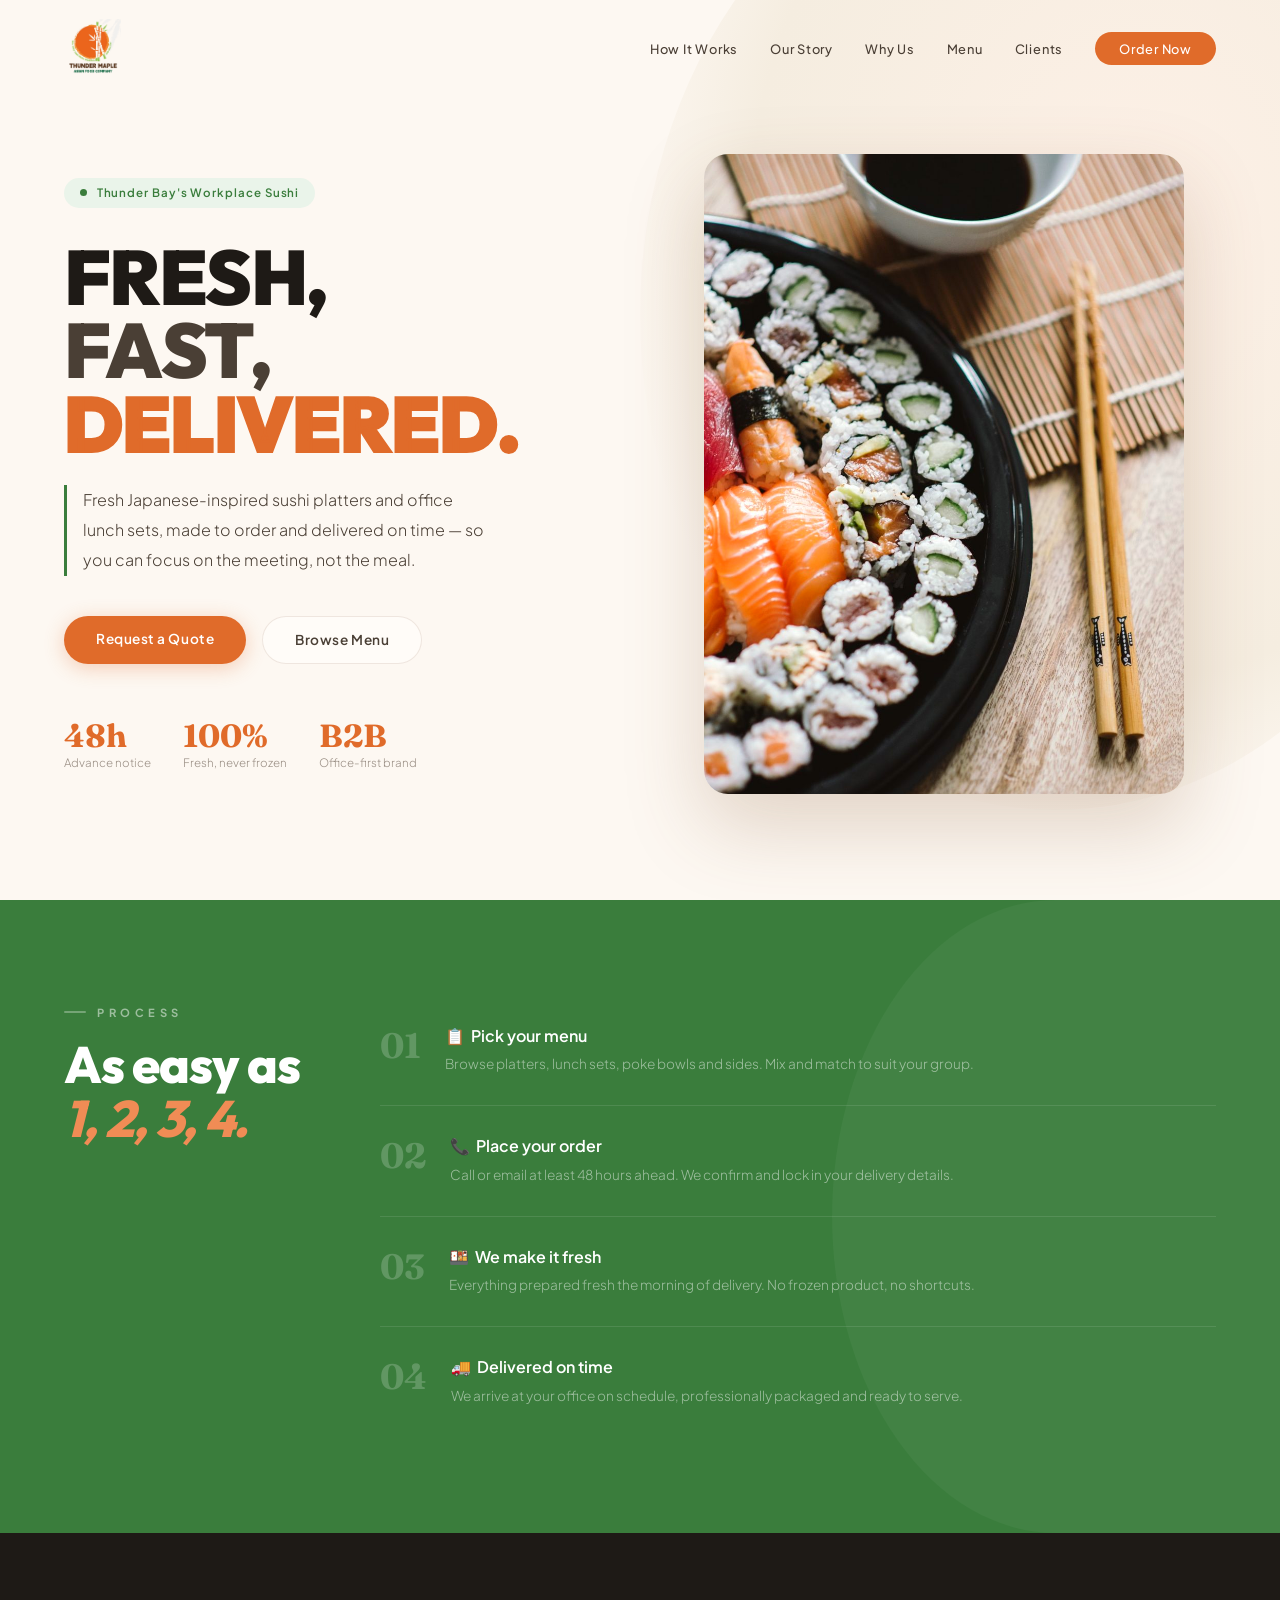
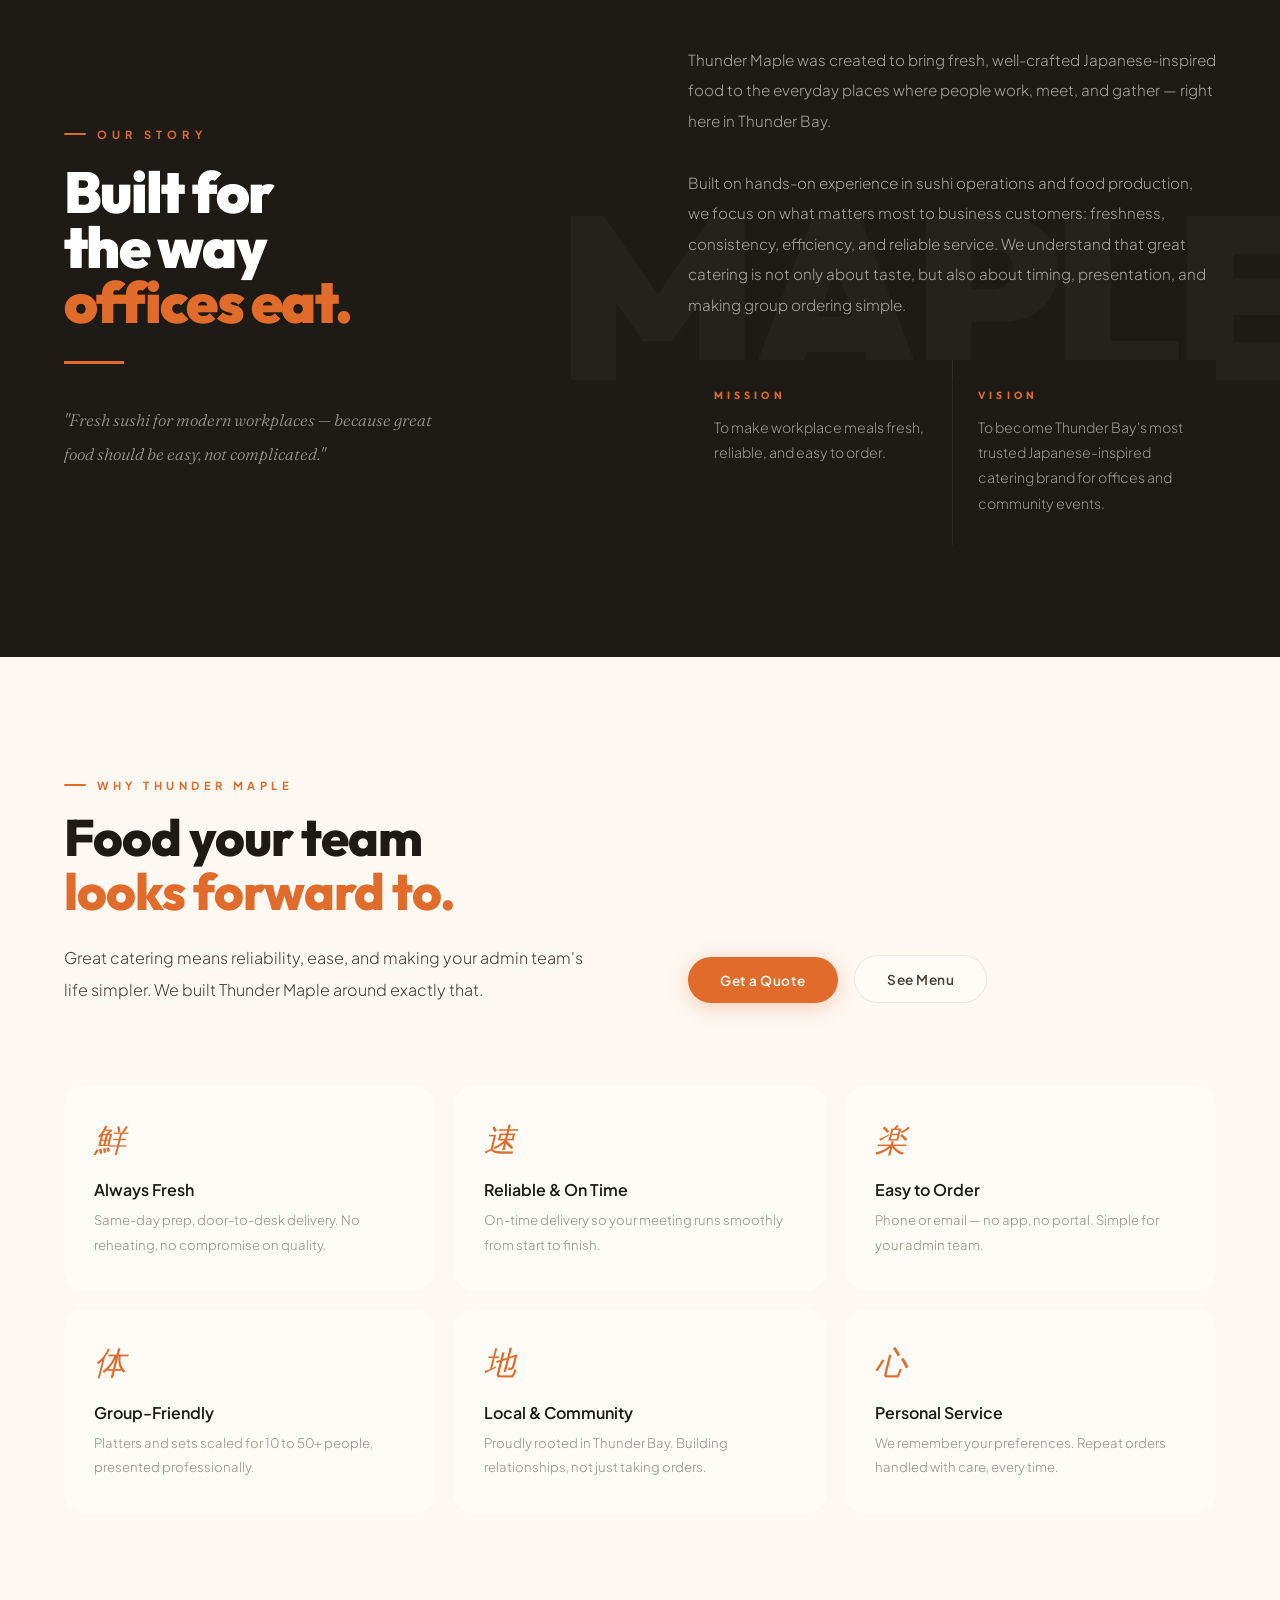
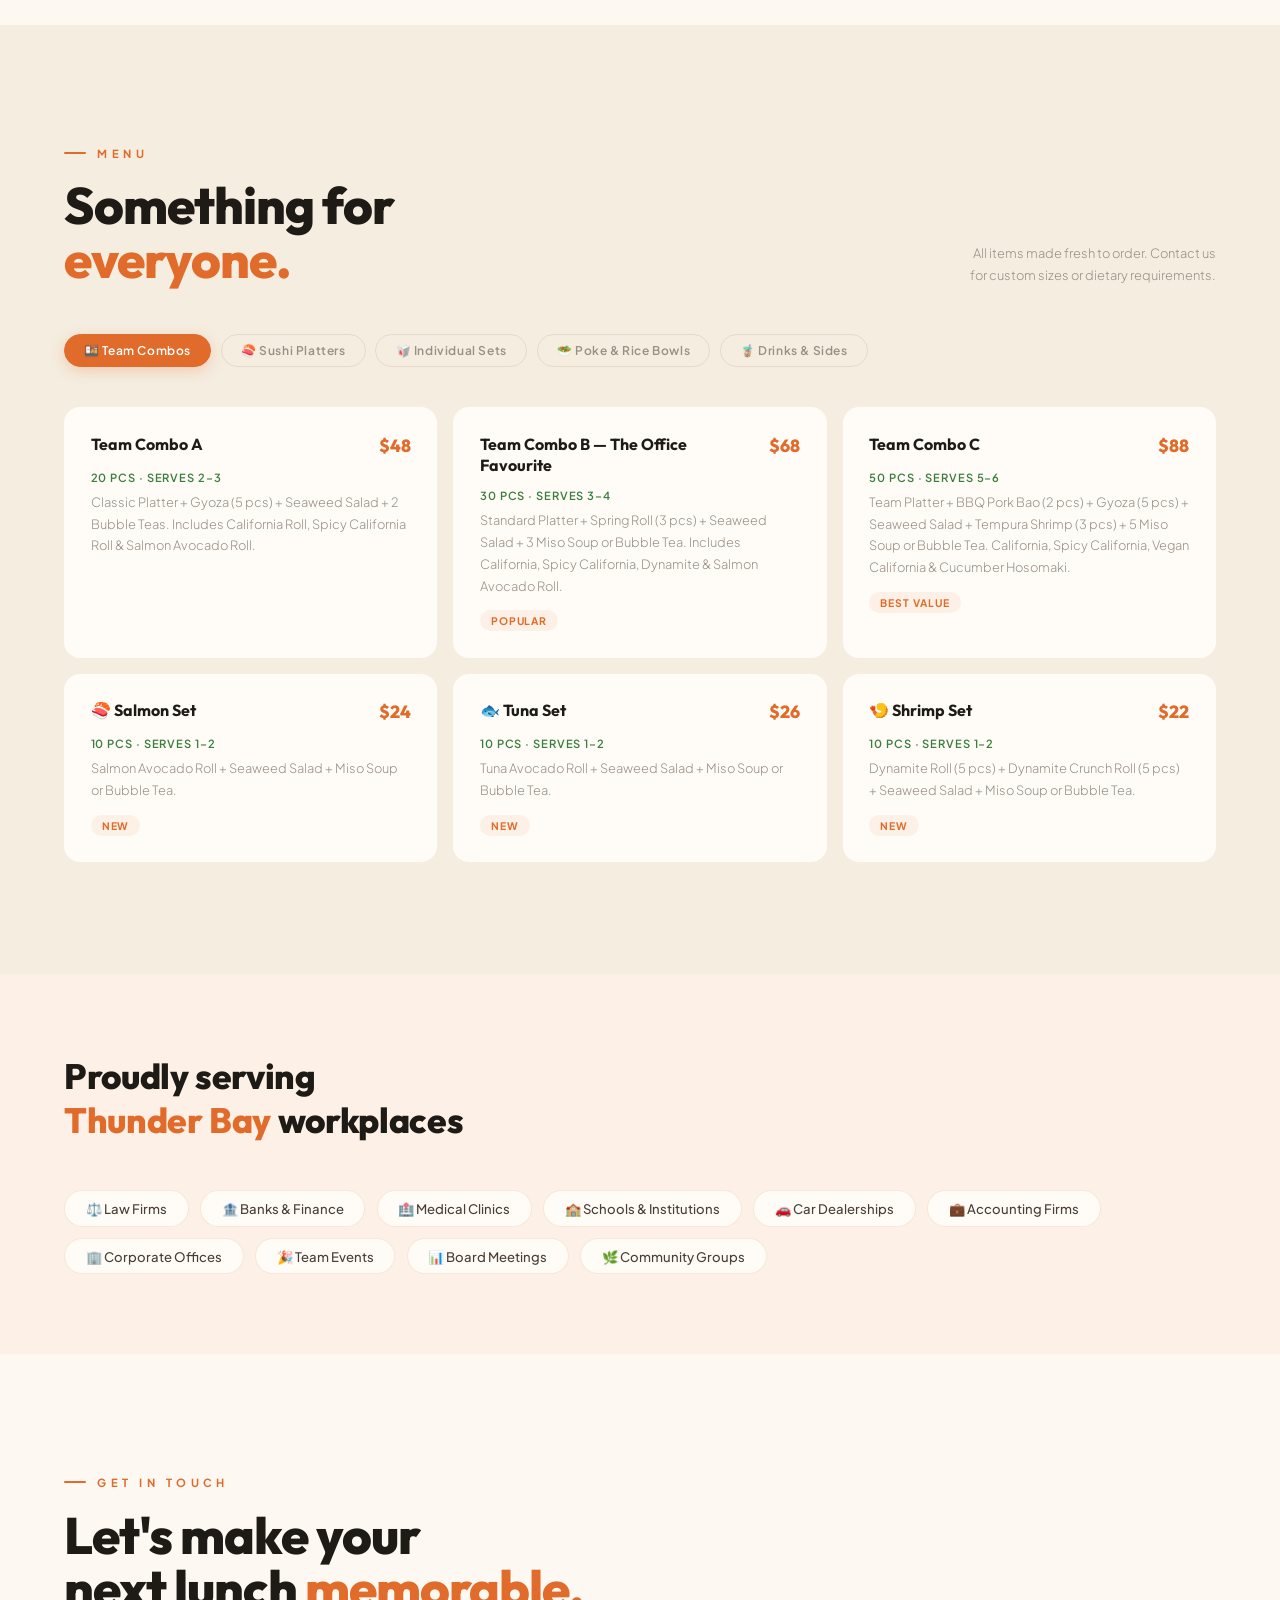
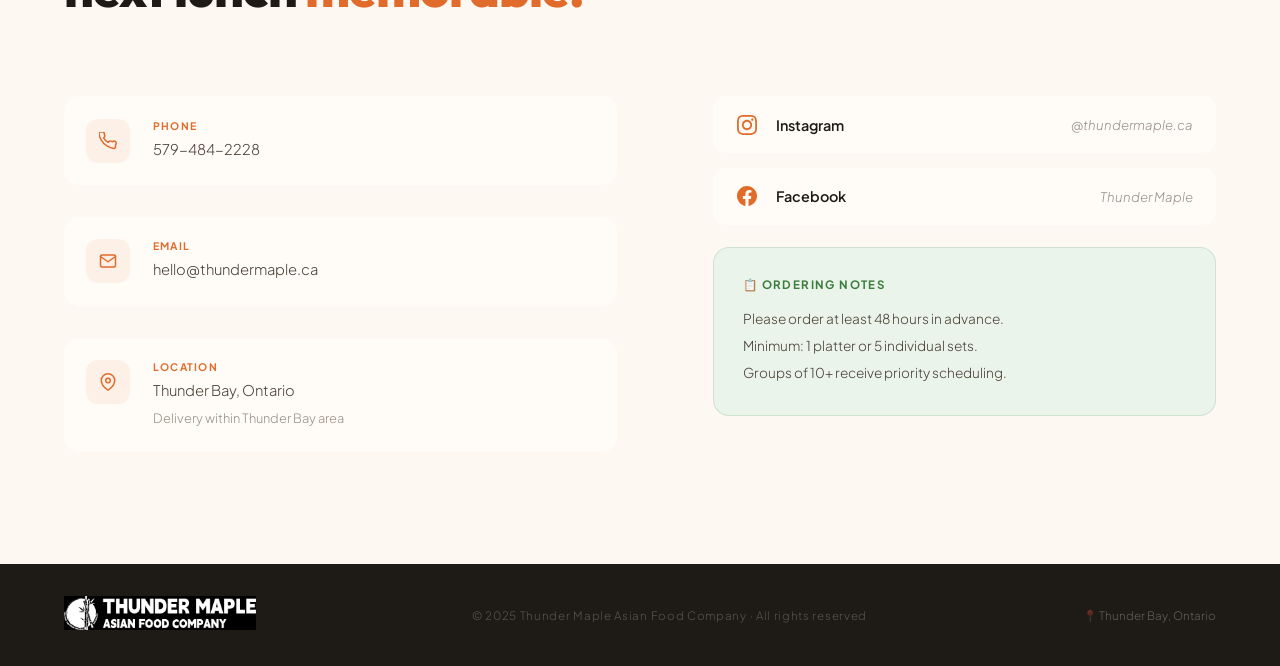
==== index.html @ a09d8f50 "update menu content" ====
<!DOCTYPE html>
<html lang="en">
<head>
<meta charset="UTF-8">
<meta name="viewport" content="width=device-width, initial-scale=1.0">
<title>Thunder Maple · Fresh Sushi for Your Team</title>
<link rel="preconnect" href="https://fonts.googleapis.com">
<link rel="preconnect" href="https://fonts.gstatic.com" crossorigin>
<link href="https://fonts.googleapis.com/css2?family=Outfit:wght@400;600;700;800;900&family=Plus+Jakarta+Sans:wght@300;400;500;600&family=Fraunces:ital,opsz,wght@0,9..144,300;0,9..144,700;1,9..144,400&display=swap" rel="stylesheet">
<style>
:root{--cream:#FDF8F2;--cream2:#F5EDE0;--orange:#E06B2A;--orange-light:#F08C55;--orange-pale:#FDF0E6;--green:#3A7D3C;--green-light:#5EA860;--green-pale:#EAF4EA;--brown:#7A4F2E;--ink:#1E1A16;--ink-soft:#4A3F35;--ink-mist:#9A8F85;--white:#FFFCF8;--rule:rgba(122,79,46,.12);}
*,*::before,*::after{margin:0;padding:0;box-sizing:border-box;}
html{scroll-behavior:smooth;}
body{background:var(--cream);color:var(--ink);font-family:'Plus Jakarta Sans',sans-serif;font-weight:300;overflow-x:hidden;}


.sbar{position:fixed;top:0;left:0;height:3px;background:var(--orange);z-index:500;width:0%;border-radius:0 2px 2px 0;}
nav{position:fixed;top:0;left:0;right:0;z-index:200;padding:1.2rem 5vw;display:flex;justify-content:space-between;align-items:center;transition:background .4s,box-shadow .4s;}
nav.scrolled{background:rgba(253,248,242,.95);backdrop-filter:blur(14px);box-shadow:0 1px 0 var(--rule);}
.nav-links{display:flex;gap:2rem;list-style:none;align-items:center;}
.nav-links a{font-size:.8rem;font-weight:500;letter-spacing:.06em;color:var(--ink-soft);text-decoration:none;transition:color .25s;}
.nav-links a:hover{color:var(--orange);}
.nav-cta{background:var(--orange);color:#fff!important;padding:.55rem 1.5rem;border-radius:999px;transition:background .25s,transform .2s!important;}
.nav-cta:hover{background:var(--orange-light)!important;transform:translateY(-1px)!important;}
#hero{min-height:100vh;background:var(--cream);display:grid;grid-template-columns:1fr 1fr;align-items:center;padding:8rem 5vw 5rem;position:relative;overflow:hidden;gap:4rem;}
#hero::before{content:'';position:absolute;top:-20%;right:-15%;width:65%;height:110%;background:radial-gradient(ellipse at 60% 40%,var(--orange-pale) 0%,var(--cream2) 55%,transparent 75%);border-radius:50%;z-index:0;}
.hero-left{position:relative;z-index:1;}
.hero-badge{display:inline-flex;align-items:center;gap:.6rem;background:var(--green-pale);color:var(--green);font-size:.72rem;font-weight:600;letter-spacing:.08em;padding:.45rem 1rem;border-radius:999px;margin-bottom:2rem;opacity:0;animation:fadeUp .8s ease .1s forwards;}
.hero-badge-dot{width:7px;height:7px;background:var(--green);border-radius:50%;}
.hero-h1{font-family:'Outfit',sans-serif;font-weight:900;font-size:clamp(3.2rem,6vw,6rem);line-height:.96;letter-spacing:-.02em;color:var(--ink-soft);margin-bottom:1.5rem;text-transform:uppercase;opacity:0;animation:fadeUp .9s ease .25s forwards;}
.hero-h1 em{font-style:normal;color:var(--orange);-webkit-text-stroke:2px var(--orange);letter-spacing:-.01em;}
.hero-sub{font-size:1rem;line-height:1.9;color:var(--ink-soft);max-width:420px;margin-bottom:2.5rem;opacity:0;animation:fadeUp .9s ease .4s forwards;border-left:3px solid var(--green);padding-left:1rem;}
.hero-actions{display:flex;gap:1rem;flex-wrap:wrap;margin-bottom:3.5rem;opacity:0;animation:fadeUp .9s ease .55s forwards;}
.btn-main{background:var(--orange);color:#fff;font-size:.85rem;font-weight:600;letter-spacing:.04em;padding:.9rem 2rem;border-radius:999px;text-decoration:none;display:inline-block;transition:background .25s,transform .2s,box-shadow .25s;box-shadow:0 4px 20px rgba(224,107,42,.3);}
.btn-main:hover{background:var(--orange-light);transform:translateY(-2px);box-shadow:0 8px 28px rgba(224,107,42,.35);}
.btn-sec{background:var(--white);color:var(--ink-soft);font-size:.85rem;font-weight:600;letter-spacing:.04em;padding:.9rem 2rem;border-radius:999px;text-decoration:none;display:inline-block;border:1.5px solid var(--rule);transition:border-color .25s,color .25s,transform .2s;}
.btn-sec:hover{border-color:var(--orange);color:var(--orange);transform:translateY(-2px);}
.hero-trust{display:flex;gap:2rem;flex-wrap:wrap;opacity:0;animation:fadeUp .9s ease .7s forwards;}
.trust-num{font-family:'Fraunces',serif;font-weight:700;font-size:2rem;color:var(--orange);line-height:1;display:block;}
.trust-label{font-size:.72rem;color:var(--ink-mist);margin-top:.2rem;display:block;}
.hero-right{position:relative;z-index:1;display:flex;align-items:center;justify-content:center;}
.hero-img-wrap{position:relative;width:100%;max-width:480px;opacity:0;animation:fadeIn 1.2s ease .6s forwards;}
.hero-img-main{width:100%;display:block;border-radius:24px;aspect-ratio:3/4;object-fit:cover;object-position:center 20%;box-shadow:0 32px 80px rgba(122,79,46,.22);}




.sec-label{display:inline-flex;align-items:center;gap:.7rem;font-size:.7rem;font-weight:700;letter-spacing:.4em;text-transform:uppercase;color:var(--orange);margin-bottom:1.2rem;}
.sec-label::before{content:'';width:22px;height:2px;background:var(--orange);border-radius:1px;}
.sec-title{font-family:'Outfit',sans-serif;font-weight:800;font-size:clamp(2.2rem,4vw,3.8rem);line-height:1.05;letter-spacing:-.02em;color:var(--ink);}
.sec-title em{font-style:normal;color:var(--orange);}
.reveal{opacity:0;transform:translateY(24px);transition:opacity .7s ease,transform .7s ease;}
.reveal.visible{opacity:1;transform:none;}
.d1{transition-delay:.08s}.d2{transition-delay:.16s}.d3{transition-delay:.24s}.d4{transition-delay:.32s}
#how{padding:6rem 5vw;background:var(--green);position:relative;z-index:1;overflow:hidden;}
#how::after{content:'';position:absolute;top:0;right:0;width:35%;height:100%;background:rgba(255,255,255,.04);border-radius:80% 0 0 80%;}
.how-inner{display:grid;grid-template-columns:auto 1fr;gap:5rem;align-items:start;}
.how-left{max-width:280px;}
.how-left .sec-label{color:rgba(255,255,255,.5);}
.how-left .sec-label::before{background:rgba(255,255,255,.3);}
.how-left .sec-title{color:#fff;}
.how-left .sec-title em{font-style:italic;color:var(--orange-light);}
.how-steps{display:flex;flex-direction:column;gap:0;}
.hstep{display:flex;gap:1.5rem;align-items:flex-start;padding:1.8rem 0;border-bottom:1px solid rgba(255,255,255,.1);transition:padding-left .3s;}
.hstep:last-child{border-bottom:none;}
.hstep:hover{padding-left:.8rem;}
.hstep-num{font-family:'Fraunces',serif;font-size:2.2rem;font-weight:700;color:rgba(255,255,255,.2);line-height:1;min-width:2.5rem;padding-top:.2rem;transition:color .3s;}
.hstep:hover .hstep-num{color:var(--orange-light);}
.hstep-title{font-weight:600;font-size:1rem;color:#fff;margin-bottom:.4rem;}
.hstep-text{font-size:.85rem;line-height:1.8;color:rgba(255,255,255,.5);}
#why{padding:7rem 5vw;background:var(--cream);position:relative;z-index:1;}
.why-top{display:grid;grid-template-columns:1fr 1fr;gap:6rem;align-items:end;margin-bottom:5rem;}
.why-desc{font-size:1rem;line-height:2;color:var(--ink-soft);margin-top:1.5rem;}
.why-cta{display:flex;gap:1rem;align-items:flex-end;padding-bottom:.2rem;}
.adv-grid{display:grid;grid-template-columns:repeat(3,1fr);gap:1.2rem;}
.acard{background:var(--white);border-radius:20px;padding:2rem 1.8rem;border:1.5px solid transparent;transition:border-color .3s,transform .35s,box-shadow .35s;position:relative;overflow:hidden;}
.acard:hover{border-color:var(--orange);transform:translateY(-5px);box-shadow:0 16px 40px rgba(224,107,42,.1);}
.acard::before{content:'';position:absolute;bottom:0;left:0;right:0;height:0;background:linear-gradient(to top,var(--orange-pale),transparent);transition:height .4s;}
.acard:hover::before{height:60%;}
.acard>*{position:relative;z-index:1;}
.acard-jp{font-family:'Fraunces',serif;font-size:2rem;color:var(--orange);display:block;margin-bottom:1rem;font-style:italic;}
.acard-title{font-weight:600;font-size:1rem;color:var(--ink);margin-bottom:.5rem;}
.acard-text{font-size:.82rem;line-height:1.85;color:var(--ink-mist);}
#menu{padding:7rem 5vw;background:var(--cream2);position:relative;z-index:1;}
.menu-header{display:flex;justify-content:space-between;align-items:flex-end;flex-wrap:wrap;gap:2rem;margin-bottom:3rem;}
.menu-note{font-size:.8rem;color:var(--ink-mist);max-width:260px;text-align:right;line-height:1.7;}
.menu-pills{display:flex;gap:.6rem;flex-wrap:wrap;margin-bottom:2.5rem;}
.mpill{font-size:.75rem;font-weight:600;letter-spacing:.05em;padding:.5rem 1.2rem;border-radius:999px;border:1.5px solid var(--rule);background:transparent;color:var(--ink-mist);transition:all .25s;font-family:'Plus Jakarta Sans',sans-serif;}
.mpill.active,.mpill:hover{background:var(--orange);color:#fff;border-color:var(--orange);box-shadow:0 4px 14px rgba(224,107,42,.25);}
.msec{display:none;}.msec.active{display:block;}
.menu-cards{display:grid;grid-template-columns:repeat(3,1fr);gap:1rem;}
.mcard{background:var(--white);border-radius:16px;padding:1.6rem;transition:transform .3s,box-shadow .3s;border:1.5px solid transparent;}
.mcard:hover{transform:translateY(-4px);box-shadow:0 12px 36px rgba(122,79,46,.1);border-color:var(--orange-pale);}
.mcard-top{display:flex;justify-content:space-between;align-items:flex-start;gap:1rem;margin-bottom:.8rem;}
.mcard-name{font-family:'Outfit',sans-serif;font-size:1rem;font-weight:700;color:var(--ink);line-height:1.3;}
.mcard-price{font-family:'Outfit',sans-serif;font-size:1.1rem;font-weight:800;color:var(--orange);white-space:nowrap;}
.mcard-size{font-size:.7rem;font-weight:600;letter-spacing:.08em;text-transform:uppercase;color:var(--green);margin-bottom:.5rem;}
.mcard-desc{font-size:.8rem;line-height:1.7;color:var(--ink-mist);}
.mcard-tag{display:inline-block;margin-top:.8rem;background:var(--orange-pale);color:var(--orange);font-size:.65rem;font-weight:700;letter-spacing:.08em;text-transform:uppercase;padding:.25rem .7rem;border-radius:999px;}
.mcard-tag.vegan{background:var(--green-pale);color:var(--green);}
#clients{padding:5rem 5vw;background:var(--orange-pale);position:relative;z-index:1;}
.clients-top{display:flex;justify-content:space-between;align-items:center;flex-wrap:wrap;gap:2rem;margin-bottom:3rem;}
.clients-title{font-family:'Outfit',sans-serif;font-size:clamp(1.5rem,3vw,2.2rem);font-weight:800;letter-spacing:-.01em;color:var(--ink);}
.clients-title em{font-style:normal;color:var(--orange);}
.chip-wrap{display:flex;flex-wrap:wrap;gap:.7rem;}
.chip2{padding:.55rem 1.3rem;border-radius:999px;background:var(--white);font-size:.82rem;font-weight:500;color:var(--ink-soft);border:1.5px solid rgba(224,107,42,.15);transition:all .25s;}
.chip2:hover{background:var(--orange);color:#fff;border-color:var(--orange);transform:translateY(-2px);}
#contact{padding:7rem 5vw;background:var(--cream);position:relative;z-index:1;}
.contact-wrap{display:grid;grid-template-columns:1.1fr 1fr;gap:6rem;margin-top:5rem;align-items:start;}
.contact-left{display:flex;flex-direction:column;gap:2rem;}
.crow{display:flex;gap:1.4rem;align-items:flex-start;padding:1.4rem;background:var(--white);border-radius:16px;transition:box-shadow .3s,transform .3s;}
.crow:hover{box-shadow:0 8px 30px rgba(122,79,46,.08);transform:translateY(-2px);}
.cicon{width:44px;height:44px;flex-shrink:0;background:var(--orange-pale);border-radius:12px;display:flex;align-items:center;justify-content:center;}
.cicon svg{width:18px;height:18px;stroke:var(--orange);fill:none;stroke-width:2;stroke-linecap:round;stroke-linejoin:round;}
.clabel{font-size:.65rem;font-weight:700;letter-spacing:.12em;text-transform:uppercase;color:var(--orange);margin-bottom:.25rem;}
.cval{font-size:.92rem;color:var(--ink-soft);line-height:1.8;}
.contact-right{display:flex;flex-direction:column;gap:.9rem;}
.sbtn{display:flex;align-items:center;gap:1.2rem;padding:1.1rem 1.4rem;border-radius:14px;background:var(--white);text-decoration:none;border:1.5px solid transparent;transition:all .3s;}
.sbtn:hover{border-color:var(--orange);background:var(--orange-pale);transform:translateY(-2px);}
.sbtn svg{width:20px;height:20px;fill:var(--orange);flex-shrink:0;}
.sbtn-name{font-weight:600;font-size:.9rem;color:var(--ink);}
.sbtn-handle{margin-left:auto;font-size:.82rem;color:var(--ink-mist);font-style:italic;}
.order-box{padding:1.8rem;border-radius:16px;background:var(--green-pale);border:1.5px solid rgba(58,125,60,.15);margin-top:.5rem;}
.order-box-title{font-weight:700;font-size:.72rem;letter-spacing:.12em;text-transform:uppercase;color:var(--green);margin-bottom:.8rem;}
.order-box-body{font-size:.85rem;color:var(--ink-soft);line-height:2;}
footer{background:var(--ink);padding:2rem 5vw;display:flex;justify-content:space-between;align-items:center;flex-wrap:wrap;gap:1rem;position:relative;z-index:1;}
.footer-copy{font-size:.72rem;color:rgba(255,255,255,.25);letter-spacing:.06em;}
.footer-loc{font-size:.72rem;color:rgba(255,255,255,.3);}
@keyframes fadeUp{from{opacity:0;transform:translateY(16px)}to{opacity:1;transform:none}}
@keyframes fadeIn{from{opacity:0}to{opacity:1}}
@media(max-width:960px){ #story > div{grid-template-columns:1fr!important;gap:3rem!important;}
  #hero{grid-template-columns:1fr;gap:3rem;padding-top:7rem;}
  .hero-right{display:none;}
  .how-inner{grid-template-columns:1fr;gap:3rem;}
  .why-top{grid-template-columns:1fr;gap:2rem;}
  .adv-grid{grid-template-columns:1fr 1fr;}
  .menu-cards{grid-template-columns:1fr 1fr;}
  .contact-wrap{grid-template-columns:1fr;gap:3rem;}
  footer{flex-direction:column;text-align:center;gap:.5rem;}
  .menu-header{flex-direction:column;align-items:flex-start;}
  .menu-note{text-align:left;}
  .clients-top{flex-direction:column;align-items:flex-start;}
  .nav-links li:not(:last-child){display:none;}
}
@media(max-width:600px){
  .adv-grid{grid-template-columns:1fr;}
  .menu-cards{grid-template-columns:1fr;}
  .hero-actions{flex-direction:column;align-items:flex-start;}
  .hero-trust{flex-wrap:wrap;gap:1.5rem;}
}
</style>
</head>
<body>
<div class="sbar" id="sbar"></div>
<nav id="nav"><a href="#hero"><img src="[data-uri]" alt="Thunder Maple" class="nav-logo-img" style="height:56px;width:auto;display:block;"></a>
  <ul class="nav-links">
    <li><a href="#how">How It Works</a></li>
    <li><a href="#story">Our Story</a></li><li><a href="#why">Why Us</a></li>
    <li><a href="#menu">Menu</a></li>
    <li><a href="#clients">Clients</a></li>
    <li><a href="#contact" class="nav-cta">Order Now</a></li>
  </ul>
</nav>

<section id="hero">
  <div class="hero-left">
    <div class="hero-badge"><span class="hero-badge-dot"></span>Thunder Bay's Workplace Sushi</div>
    <h1 class="hero-h1"><span style="color:var(--ink);">Fresh,</span><br><span style="color:var(--ink-soft);-webkit-text-stroke:0;">Fast,</span><br><em>Delivered.</em></h1>
    <p class="hero-sub">Fresh Japanese-inspired sushi platters and office lunch sets, made to order and delivered on time — so you can focus on the meeting, not the meal.</p>
    <div class="hero-actions">
      <a href="#contact" class="btn-main">Request a Quote</a>
      <a href="#menu" class="btn-sec">Browse Menu</a>
    </div>
    <div class="hero-trust">
      <div class="trust-item"><span class="trust-num">48h</span><span class="trust-label">Advance notice</span></div>
      <div class="trust-item"><span class="trust-num">100%</span><span class="trust-label">Fresh, never frozen</span></div>
      <div class="trust-item"><span class="trust-num">B2B</span><span class="trust-label">Office-first brand</span></div>
    </div>
  </div>
  <div class="hero-right">
    <div class="hero-img-wrap">
      <img class="hero-img-main" src="[data-uri]" alt="Fresh sushi platter for office catering" style="filter:saturate(1.1) contrast(1.03);">
      </div>
    </div>
  </div>
</section>

<section id="how">
  <div class="how-inner">
    <div class="how-left reveal">
      <p class="sec-label">Process</p>
      <h2 class="sec-title">As easy as<br><em>1, 2, 3, 4.</em></h2>
    </div>
    <div class="how-steps">
      <div class="hstep reveal d1"><div class="hstep-num">01</div><div><div class="hstep-title">📋 &nbsp;Pick your menu</div><p class="hstep-text">Browse platters, lunch sets, poke bowls and sides. Mix and match to suit your group.</p></div></div>
      <div class="hstep reveal d2"><div class="hstep-num">02</div><div><div class="hstep-title">📞 &nbsp;Place your order</div><p class="hstep-text">Call or email at least 48 hours ahead. We confirm and lock in your delivery details.</p></div></div>
      <div class="hstep reveal d3"><div class="hstep-num">03</div><div><div class="hstep-title">🍱 &nbsp;We make it fresh</div><p class="hstep-text">Everything prepared fresh the morning of delivery. No frozen product, no shortcuts.</p></div></div>
      <div class="hstep reveal d4"><div class="hstep-num">04</div><div><div class="hstep-title">🚚 &nbsp;Delivered on time</div><p class="hstep-text">We arrive at your office on schedule, professionally packaged and ready to serve.</p></div></div>
    </div>
  </div>
</section>


<!-- BRAND STORY -->
<section id="story" style="padding:7rem 5vw;background:var(--ink);position:relative;z-index:1;overflow:hidden;">
  <!-- Decorative background word -->
  <div style="position:absolute;right:-2rem;top:50%;transform:translateY(-50%);font-family:'Outfit',sans-serif;font-weight:900;font-size:clamp(8rem,18vw,18rem);line-height:1;color:rgba(255,255,255,.03);user-select:none;pointer-events:none;letter-spacing:-.04em;">MAPLE</div>

  <div style="display:grid;grid-template-columns:1fr 1fr;gap:6rem;align-items:center;position:relative;z-index:1;">

    <!-- Left: Big pull quote -->
    <div>
      <p style="display:inline-flex;align-items:center;gap:.7rem;font-size:.7rem;font-weight:700;letter-spacing:.45em;text-transform:uppercase;color:var(--orange);margin-bottom:1.5rem;">
        <span style="width:22px;height:2px;background:var(--orange);border-radius:1px;display:inline-block;"></span>Our Story
      </p>
      <h2 style="font-family:'Outfit',sans-serif;font-weight:900;font-size:clamp(2.5rem,4.5vw,4.5rem);line-height:.95;letter-spacing:-.03em;color:#fff;margin-bottom:2rem;">
        Built for<br>the way<br><span style="color:var(--orange);">offices eat.</span>
      </h2>
      <div style="width:60px;height:3px;background:var(--orange);margin-bottom:2.5rem;"></div>
      <p style="font-size:1.05rem;line-height:2;color:rgba(255,255,255,.55);font-style:italic;font-family:'Fraunces',serif;font-weight:300;max-width:380px;">
        "Fresh sushi for modern workplaces — because great food should be easy, not complicated."
      </p>
    </div>

    <!-- Right: Story text + mission/vision -->
    <div style="display:flex;flex-direction:column;gap:2rem;">
      <p style="font-size:.95rem;line-height:2;color:rgba(255,255,255,.6);">
        Thunder Maple was created to bring fresh, well-crafted Japanese-inspired food to the everyday places where people work, meet, and gather — right here in Thunder Bay.
      </p>
      <p style="font-size:.95rem;line-height:2;color:rgba(255,255,255,.6);">
        Built on hands-on experience in sushi operations and food production, we focus on what matters most to business customers: freshness, consistency, efficiency, and reliable service. We understand that great catering is not only about taste, but also about timing, presentation, and making group ordering simple.
      </p>

      <!-- Mission / Vision cards -->
      <div style="display:grid;grid-template-columns:1fr 1fr;gap:1px;background:rgba(255,255,255,.06);margin-top:.5rem;">
        <div style="padding:1.8rem 1.6rem;background:var(--ink);">
          <div style="font-family:'Outfit',sans-serif;font-weight:700;font-size:.65rem;letter-spacing:.4em;text-transform:uppercase;color:var(--orange);margin-bottom:.8rem;">Mission</div>
          <p style="font-size:.88rem;line-height:1.8;color:rgba(255,255,255,.55);">To make workplace meals fresh, reliable, and easy to order.</p>
        </div>
        <div style="padding:1.8rem 1.6rem;background:var(--ink);">
          <div style="font-family:'Outfit',sans-serif;font-weight:700;font-size:.65rem;letter-spacing:.4em;text-transform:uppercase;color:var(--orange);margin-bottom:.8rem;">Vision</div>
          <p style="font-size:.88rem;line-height:1.8;color:rgba(255,255,255,.55);">To become Thunder Bay's most trusted Japanese-inspired catering brand for offices and community events.</p>
        </div>
      </div>
    </div>
  </div>
</section>

<section id="why">
  <div class="why-top">
    <div class="reveal">
      <p class="sec-label">Why Thunder Maple</p>
      <h2 class="sec-title">Food your team<br><em>looks forward to.</em></h2>
      <p class="why-desc">Great catering means reliability, ease, and making your admin team's life simpler. We built Thunder Maple around exactly that.</p>
    </div>
    <div class="why-cta reveal d2">
      <a href="#contact" class="btn-main">Get a Quote</a>
      <a href="#menu" class="btn-sec">See Menu</a>
    </div>
  </div>
  <div class="adv-grid">
    <div class="acard reveal d1"><span class="acard-jp">鮮</span><div class="acard-title">Always Fresh</div><p class="acard-text">Same-day prep, door-to-desk delivery. No reheating, no compromise on quality.</p></div>
    <div class="acard reveal d2"><span class="acard-jp">速</span><div class="acard-title">Reliable & On Time</div><p class="acard-text">On-time delivery so your meeting runs smoothly from start to finish.</p></div>
    <div class="acard reveal d3"><span class="acard-jp">楽</span><div class="acard-title">Easy to Order</div><p class="acard-text">Phone or email — no app, no portal. Simple for your admin team.</p></div>
    <div class="acard reveal d1"><span class="acard-jp">体</span><div class="acard-title">Group-Friendly</div><p class="acard-text">Platters and sets scaled for 10 to 50+ people, presented professionally.</p></div>
    <div class="acard reveal d2"><span class="acard-jp">地</span><div class="acard-title">Local & Community</div><p class="acard-text">Proudly rooted in Thunder Bay. Building relationships, not just taking orders.</p></div>
    <div class="acard reveal d3"><span class="acard-jp">心</span><div class="acard-title">Personal Service</div><p class="acard-text">We remember your preferences. Repeat orders handled with care, every time.</p></div>
  </div>
</section>

<section id="menu">
  <div class="menu-header reveal">
    <div><p class="sec-label">Menu</p><h2 class="sec-title">Something for<br><em>everyone.</em></h2></div>
    <p class="menu-note">All items made fresh to order. Contact us for custom sizes or dietary requirements.</p>
  </div>
  <div class="menu-pills reveal">
    <button class="mpill active" onclick="mTab('tc',this)">🍱 Team Combos</button>
    <button class="mpill" onclick="mTab('pl',this)">🍣 Sushi Platters</button>
    <button class="mpill" onclick="mTab('lu',this)">🥡 Individual Sets</button>
    <button class="mpill" onclick="mTab('bo',this)">🥗 Poke &amp; Rice Bowls</button>
    <button class="mpill" onclick="mTab('ex',this)">🧋 Drinks &amp; Sides</button>
  </div>
  <div class="msec active" id="tc"><div class="menu-cards">
    <div class="mcard reveal"><div class="mcard-top"><div class="mcard-name">Team Combo A</div><div class="mcard-price">$48</div></div><div class="mcard-size">20 pcs · Serves 2–3</div><div class="mcard-desc">Classic Platter + Gyoza (5 pcs) + Seaweed Salad + 2 Bubble Teas. Includes California Roll, Spicy California Roll &amp; Salmon Avocado Roll.</div></div>
    <div class="mcard reveal d1"><div class="mcard-top"><div class="mcard-name">Team Combo B — The Office Favourite</div><div class="mcard-price">$68</div></div><div class="mcard-size">30 pcs · Serves 3–4</div><div class="mcard-desc">Standard Platter + Spring Roll (3 pcs) + Seaweed Salad + 3 Miso Soup or Bubble Tea. Includes California, Spicy California, Dynamite &amp; Salmon Avocado Roll.</div><div class="mcard-tag">Popular</div></div>
    <div class="mcard reveal d2"><div class="mcard-top"><div class="mcard-name">Team Combo C</div><div class="mcard-price">$88</div></div><div class="mcard-size">50 pcs · Serves 5–6</div><div class="mcard-desc">Team Platter + BBQ Pork Bao (2 pcs) + Gyoza (5 pcs) + Seaweed Salad + Tempura Shrimp (3 pcs) + 5 Miso Soup or Bubble Tea. California, Spicy California, Vegan California &amp; Cucumber Hosomaki.</div><div class="mcard-tag">Best Value</div></div>
    <div class="mcard reveal d1"><div class="mcard-top"><div class="mcard-name">🍣 Salmon Set</div><div class="mcard-price">$24</div></div><div class="mcard-size">10 pcs · Serves 1–2</div><div class="mcard-desc">Salmon Avocado Roll + Seaweed Salad + Miso Soup or Bubble Tea.</div><div class="mcard-tag">New</div></div>
    <div class="mcard reveal d2"><div class="mcard-top"><div class="mcard-name">🐟 Tuna Set</div><div class="mcard-price">$26</div></div><div class="mcard-size">10 pcs · Serves 1–2</div><div class="mcard-desc">Tuna Avocado Roll + Seaweed Salad + Miso Soup or Bubble Tea.</div><div class="mcard-tag">New</div></div>
    <div class="mcard reveal d3"><div class="mcard-top"><div class="mcard-name">🍤 Shrimp Set</div><div class="mcard-price">$22</div></div><div class="mcard-size">10 pcs · Serves 1–2</div><div class="mcard-desc">Dynamite Roll (5 pcs) + Dynamite Crunch Roll (5 pcs) + Seaweed Salad + Miso Soup or Bubble Tea.</div><div class="mcard-tag">New</div></div>
  </div></div>
  <div class="msec" id="pl"><div class="menu-cards">
    <div class="mcard reveal"><div class="mcard-top"><div class="mcard-name">Signature Platter</div><div class="mcard-price">$65</div></div><div class="mcard-size">58 pcs · Serves 6–7</div><div class="mcard-desc">Salmon Nigiri, Tuna Nigiri, Hosomaki, Salmon Avocado Roll, Rainbow Roll, Spicy Salmon Roll &amp; Avocado Hosomaki.</div><div class="mcard-tag">Premium</div></div>
    <div class="mcard reveal d1"><div class="mcard-top"><div class="mcard-name">Classic Platter</div><div class="mcard-price">$55</div></div><div class="mcard-size">39 pcs · Serves 4–5</div><div class="mcard-desc">Salmon Volcano Roll, Dynamite Crunch Roll, Spicy California Roll &amp; Nigiri Assortment.</div><div class="mcard-tag">Popular</div></div>
    <div class="mcard reveal d2"><div class="mcard-top"><div class="mcard-name">Office Platter</div><div class="mcard-price">$45</div></div><div class="mcard-size">53 pcs · Serves 6</div><div class="mcard-desc">California Roll, Spicy California Roll, Vegan California Roll &amp; Cucumber Hosomaki. Ideal for mixed dietary groups.</div></div>
    <div class="mcard reveal d3"><div class="mcard-top"><div class="mcard-name">Garden Platter</div><div class="mcard-price">$40</div></div><div class="mcard-size">50 pcs · Serves 5–6</div><div class="mcard-desc">Vegan California Roll, Avocado Hosomaki &amp; Cucumber Hosomaki. 100% plant-based, no fish or meat.</div><div class="mcard-tag vegan">Vegan</div></div>
  </div></div>
  <div class="msec" id="lu"><div class="menu-cards">
    <div class="mcard reveal"><div class="mcard-top"><div class="mcard-name">Maple Lunch Set</div><div class="mcard-price">$18</div></div><div class="mcard-size">15 pcs · Serves 1–2</div><div class="mcard-desc">Choice of Roll + Seaweed Salad + Miso Soup or Bubble Tea. Options: California Roll, Spicy California Roll, Salmon Avocado Roll.</div><div class="mcard-tag">Popular</div></div>
    <div class="mcard reveal d1"><div class="mcard-top"><div class="mcard-name">Executive Set</div><div class="mcard-price">$28</div></div><div class="mcard-size">14 pcs · Serves 1–2</div><div class="mcard-desc">2 Salmon Nigiri + 2 Tuna Nigiri + Dragon Roll (10 pcs) + Seaweed Salad + Miso Soup or Bubble Tea. Ideal for client-facing lunches.</div></div>
    <div class="mcard reveal d2"><div class="mcard-top"><div class="mcard-name">Light Set</div><div class="mcard-price">$14</div></div><div class="mcard-size">8 pcs · Serves 1</div><div class="mcard-desc">Choice of Roll (California or Cucumber Hosomaki) + Miso Soup. A lighter option for solo lunches.</div></div>
    <div class="mcard reveal d3"><div class="mcard-top"><div class="mcard-name">Group Bundle ×10</div><div class="mcard-price">$165</div></div><div class="mcard-size">150 pcs · Serves 10</div><div class="mcard-desc">10× Maple Lunch Sets — pre-bundled for teams of 10. Save $15 vs individual ordering.</div><div class="mcard-tag">Save $15</div></div>
  </div></div>
  <div class="msec" id="bo"><div class="menu-cards">
    <div class="mcard reveal"><div class="mcard-top"><div class="mcard-name">Classic Salmon Poke</div><div class="mcard-price">$16</div></div><div class="mcard-size">Individual bowl</div><div class="mcard-desc">Salmon, seaweed, avocado &amp; sesame on sushi rice.</div></div>
    <div class="mcard reveal d1"><div class="mcard-top"><div class="mcard-name">Chicken Teriyaki Bowl</div><div class="mcard-price">$15</div></div><div class="mcard-size">Individual bowl</div><div class="mcard-desc">Teriyaki chicken, shredded carrot &amp; sesame on rice. Fully cooked — great for the whole team.</div><div class="mcard-tag">New</div></div>
    <div class="mcard reveal d2"><div class="mcard-top"><div class="mcard-name">Spicy Tuna Bowl</div><div class="mcard-price">$17</div></div><div class="mcard-size">Individual bowl</div><div class="mcard-desc">Spicy tuna, sriracha mayo &amp; seaweed on sushi rice.</div><div class="mcard-tag" style="background:var(--orange-pale);color:var(--orange);">Spicy</div></div>
    <div class="mcard reveal d3"><div class="mcard-top"><div class="mcard-name">Veggie Tofu Bowl</div><div class="mcard-price">$14</div></div><div class="mcard-size">Individual bowl</div><div class="mcard-desc">Tofu, avocado, seaweed with ponzu dressing on sushi rice.</div><div class="mcard-tag vegan">Vegan</div></div>
  </div></div>
  <div class="msec" id="ex"><div class="menu-cards">
    <div class="mcard reveal"><div class="mcard-top"><div class="mcard-name">Spring Rolls — 3 pcs</div><div class="mcard-price">$8</div></div><div class="mcard-size">Shrimp or Veggie</div><div class="mcard-desc">Crispy spring rolls with sweet chili dipping sauce.</div><div class="mcard-tag">New</div></div>
    <div class="mcard reveal d1"><div class="mcard-top"><div class="mcard-name">Gyoza — 5 pcs</div><div class="mcard-price">$9</div></div><div class="mcard-size">Pork or Vegetable</div><div class="mcard-desc">Pan-fried dumplings with soy dipping sauce.</div></div>
    <div class="mcard reveal d2"><div class="mcard-top"><div class="mcard-name">BBQ Pork Bao — 2 pcs</div><div class="mcard-price">$7</div></div><div class="mcard-size">Per serving</div><div class="mcard-desc">Steamed BBQ pork bao — heat &amp; serve.</div></div>
    <div class="mcard reveal d3"><div class="mcard-top"><div class="mcard-name">Tempura Shrimp — 3 pcs</div><div class="mcard-price">$8</div></div><div class="mcard-size">Per serving</div><div class="mcard-desc">Crispy tempura shrimp with spicy mayo.</div></div>
    <div class="mcard reveal d1"><div class="mcard-top"><div class="mcard-name">Seaweed Salad</div><div class="mcard-price">$5</div></div><div class="mcard-size">Per serving</div><div class="mcard-desc">Sesame-dressed seaweed salad.</div><div class="mcard-tag vegan">Vegan</div></div>
    <div class="mcard reveal d2"><div class="mcard-top"><div class="mcard-name">Miso Soup</div><div class="mcard-price">$3</div></div><div class="mcard-size">Per serving</div><div class="mcard-desc">Dashi-based miso soup.</div></div>
    <div class="mcard reveal d3"><div class="mcard-top"><div class="mcard-name">Bubble Tea</div><div class="mcard-price">$6</div></div><div class="mcard-size">Original / Taro / Mango</div><div class="mcard-desc">House-made milk tea with tapioca pearls in three flavours.</div></div>
    <div class="mcard reveal d1"><div class="mcard-top"><div class="mcard-name">Kirin Afternoon Tea</div><div class="mcard-price">$10</div></div><div class="mcard-size">1.5 L bottle · Team sharing</div><div class="mcard-desc">Kirin bottled black tea — lightly sweetened, Japanese-style. Great for the whole team.</div></div>
    <div class="mcard reveal d2"><div class="mcard-top"><div class="mcard-name">Sauces &amp; Condiments</div><div class="mcard-price">Included</div></div><div class="mcard-size">Full set</div><div class="mcard-desc">Soy, wasabi, pickled ginger &amp; sriracha mayo — included with all platters.</div></div>
  </div></div>
</section>
<section id="clients">
  <div class="clients-top reveal">
    <h2 class="clients-title">Proudly serving<br><em>Thunder Bay</em> workplaces</h2>
  </div>
  <div class="chip-wrap reveal d1">
    <div class="chip2">⚖️ Law Firms</div><div class="chip2">🏦 Banks & Finance</div><div class="chip2">🏥 Medical Clinics</div>
    <div class="chip2">🏫 Schools & Institutions</div><div class="chip2">🚗 Car Dealerships</div><div class="chip2">💼 Accounting Firms</div>
    <div class="chip2">🏢 Corporate Offices</div><div class="chip2">🎉 Team Events</div><div class="chip2">📊 Board Meetings</div><div class="chip2">🌿 Community Groups</div>
  </div>
</section>

<section id="contact">
  <div class="reveal"><p class="sec-label">Get In Touch</p><h2 class="sec-title">Let's make your<br>next lunch <em>memorable.</em></h2></div>
  <div class="contact-wrap">
    <div class="contact-left">
      <div class="crow reveal d1"><div class="cicon"><svg viewBox="0 0 24 24"><path d="M22 16.92v3a2 2 0 01-2.18 2 19.79 19.79 0 01-8.63-3.07A19.5 19.5 0 013.07 10.8a19.79 19.79 0 01-3.07-8.63A2 2 0 011.98 0h3a2 2 0 012 1.72c.127.96.361 1.903.7 2.81a2 2 0 01-.45 2.11L6.09 7.91a16 16 0 006 6l1.27-1.27a2 2 0 012.11-.45c.907.339 1.85.573 2.81.7A2 2 0 0122 16.92z"/></svg></div><div><div class="clabel">Phone</div><div class="cval">579-484-2228</div></div></div>
      <div class="crow reveal d2"><div class="cicon"><svg viewBox="0 0 24 24"><path d="M4 4h16c1.1 0 2 .9 2 2v12c0 1.1-.9 2-2 2H4c-1.1 0-2-.9-2-2V6c0-1.1.9-2 2-2z"/><polyline points="22,6 12,13 2,6"/></svg></div><div><div class="clabel">Email</div><div class="cval">hello@thundermaple.ca</div></div></div>
      <div class="crow reveal d3"><div class="cicon"><svg viewBox="0 0 24 24"><path d="M21 10c0 7-9 13-9 13s-9-6-9-13a9 9 0 0118 0z"/><circle cx="12" cy="10" r="3"/></svg></div><div><div class="clabel">Location</div><div class="cval">Thunder Bay, Ontario<br><span style="font-size:.8rem;color:var(--ink-mist)">Delivery within Thunder Bay area</span></div></div></div>
    </div>
    <div class="contact-right reveal d2">
      <a href="https://www.instagram.com/thundermaple.ca" target="_blank" class="sbtn">
        <svg viewBox="0 0 24 24"><path d="M12 2.163c3.204 0 3.584.012 4.85.07 3.252.148 4.771 1.691 4.919 4.919.058 1.265.069 1.645.069 4.849 0 3.205-.012 3.584-.069 4.849-.149 3.225-1.664 4.771-4.919 4.919-1.266.058-1.644.07-4.85.07-3.204 0-3.584-.012-4.849-.07-3.26-.149-4.771-1.699-4.919-4.92-.058-1.265-.07-1.644-.07-4.849 0-3.204.013-3.583.07-4.849.149-3.227 1.664-4.771 4.919-4.919 1.266-.057 1.645-.069 4.849-.069zm0-2.163c-3.259 0-3.667.014-4.947.072-4.358.2-6.78 2.618-6.98 6.98-.059 1.281-.073 1.689-.073 4.948 0 3.259.014 3.668.072 4.948.2 4.358 2.618 6.78 6.98 6.98 1.281.058 1.689.072 4.948.072 3.259 0 3.668-.014 4.948-.072 4.354-.2 6.782-2.618 6.979-6.98.059-1.28.073-1.689.073-4.948 0-3.259-.014-3.667-.072-4.947-.196-4.354-2.617-6.78-6.979-6.98-1.281-.059-1.69-.073-4.949-.073zm0 5.838c-3.403 0-6.162 2.759-6.162 6.162s2.759 6.163 6.162 6.163 6.162-2.759 6.162-6.163c0-3.403-2.759-6.162-6.162-6.162zm0 10.162c-2.209 0-4-1.79-4-4 0-2.209 1.791-4 4-4s4 1.791 4 4c0 2.21-1.791 4-4 4zm6.406-11.845c-.796 0-1.441.645-1.441 1.44s.645 1.44 1.441 1.44c.795 0 1.439-.645 1.439-1.44s-.644-1.44-1.439-1.44z"/></svg>
        <span class="sbtn-name">Instagram</span><span class="sbtn-handle">@thundermaple.ca</span>
      </a>
      <a href="https://www.facebook.com/thundermaple" target="_blank" class="sbtn">
        <svg viewBox="0 0 24 24"><path d="M24 12.073c0-6.627-5.373-12-12-12s-12 5.373-12 12c0 5.99 4.388 10.954 10.125 11.854v-8.385H7.078v-3.47h3.047V9.43c0-3.007 1.792-4.669 4.533-4.669 1.312 0 2.686.235 2.686.235v2.953H15.83c-1.491 0-1.956.925-1.956 1.874v2.25h3.328l-.532 3.47h-2.796v8.385C19.612 23.027 24 18.062 24 12.073z"/></svg>
        <span class="sbtn-name">Facebook</span><span class="sbtn-handle">Thunder Maple</span>
      </a>
      <div class="order-box">
        <div class="order-box-title">📋 Ordering Notes</div>
        <div class="order-box-body">Please order at least 48 hours in advance.<br>Minimum: 1 platter or 5 individual sets.<br>Groups of 10+ receive priority scheduling.</div>
      </div>
    </div>
  </div>
</section>
<footer><div><img src="[data-uri]" alt="Thunder Maple" style="height:34px;width:auto;"></div>
  <div class="footer-copy">© 2025 Thunder Maple Asian Food Company · All rights reserved</div>
  <div class="footer-loc">📍 Thunder Bay, Ontario</div>
</footer>

<script data-cfasync="false" src="/cdn-cgi/scripts/5c5dd728/cloudflare-static/email-decode.min.js"></script><script>

const sbar=document.getElementById('sbar'),nav=document.getElementById('nav');
window.addEventListener('scroll',()=>{
  sbar.style.width=(window.scrollY/(document.body.scrollHeight-window.innerHeight)*100)+'%';
  nav.classList.toggle('scrolled',window.scrollY>60);
});
const obs=new IntersectionObserver(entries=>entries.forEach(e=>{if(e.isIntersecting)e.target.classList.add('visible');}),{threshold:.07});
document.querySelectorAll('.reveal').forEach(el=>obs.observe(el));
function mTab(id,btn){
  document.querySelectorAll('.msec').forEach(s=>s.classList.remove('active'));
  document.querySelectorAll('.mpill').forEach(b=>b.classList.remove('active'));

  document.getElementById(id).classList.add('active');
  btn.classList.add('active');
  document.querySelectorAll('#'+id+' .reveal').forEach(el=>{el.classList.remove('visible');setTimeout(()=>el.classList.add('visible'),60);});
}
</script>
</body>
</html>
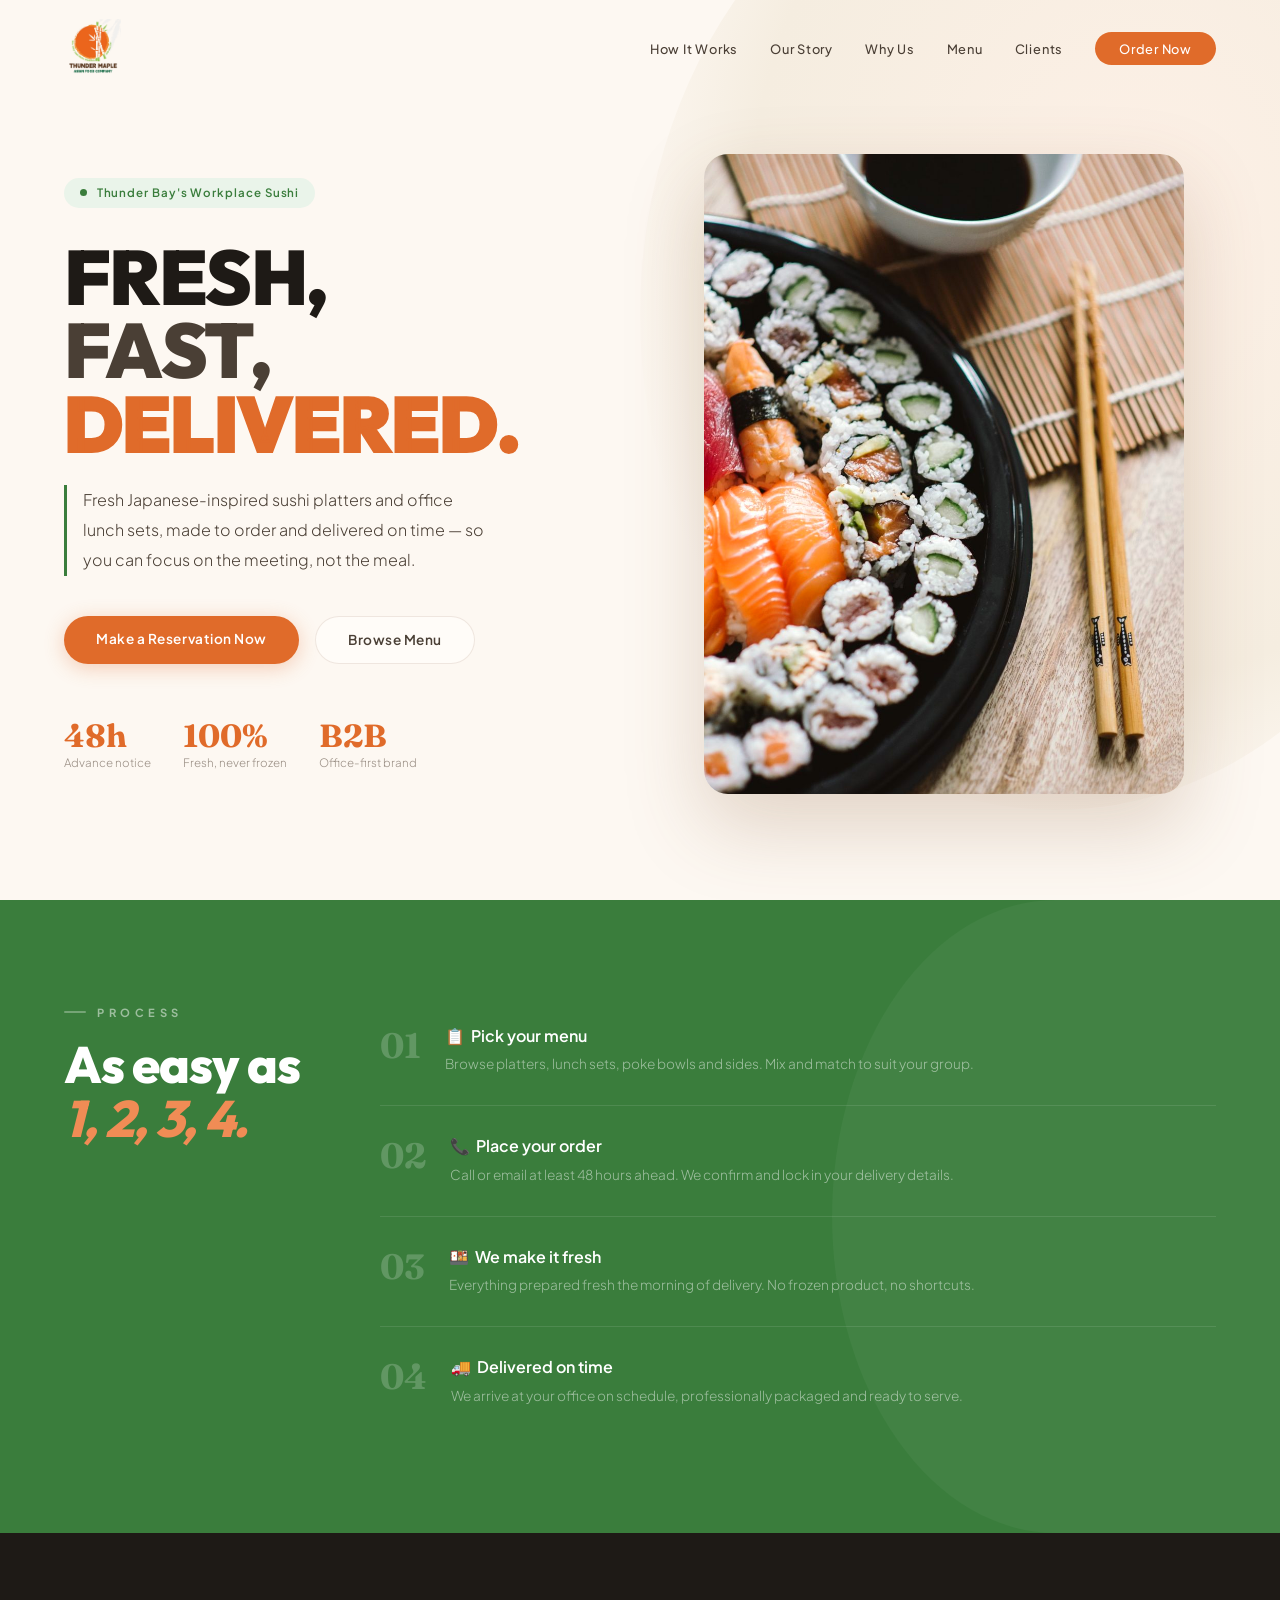
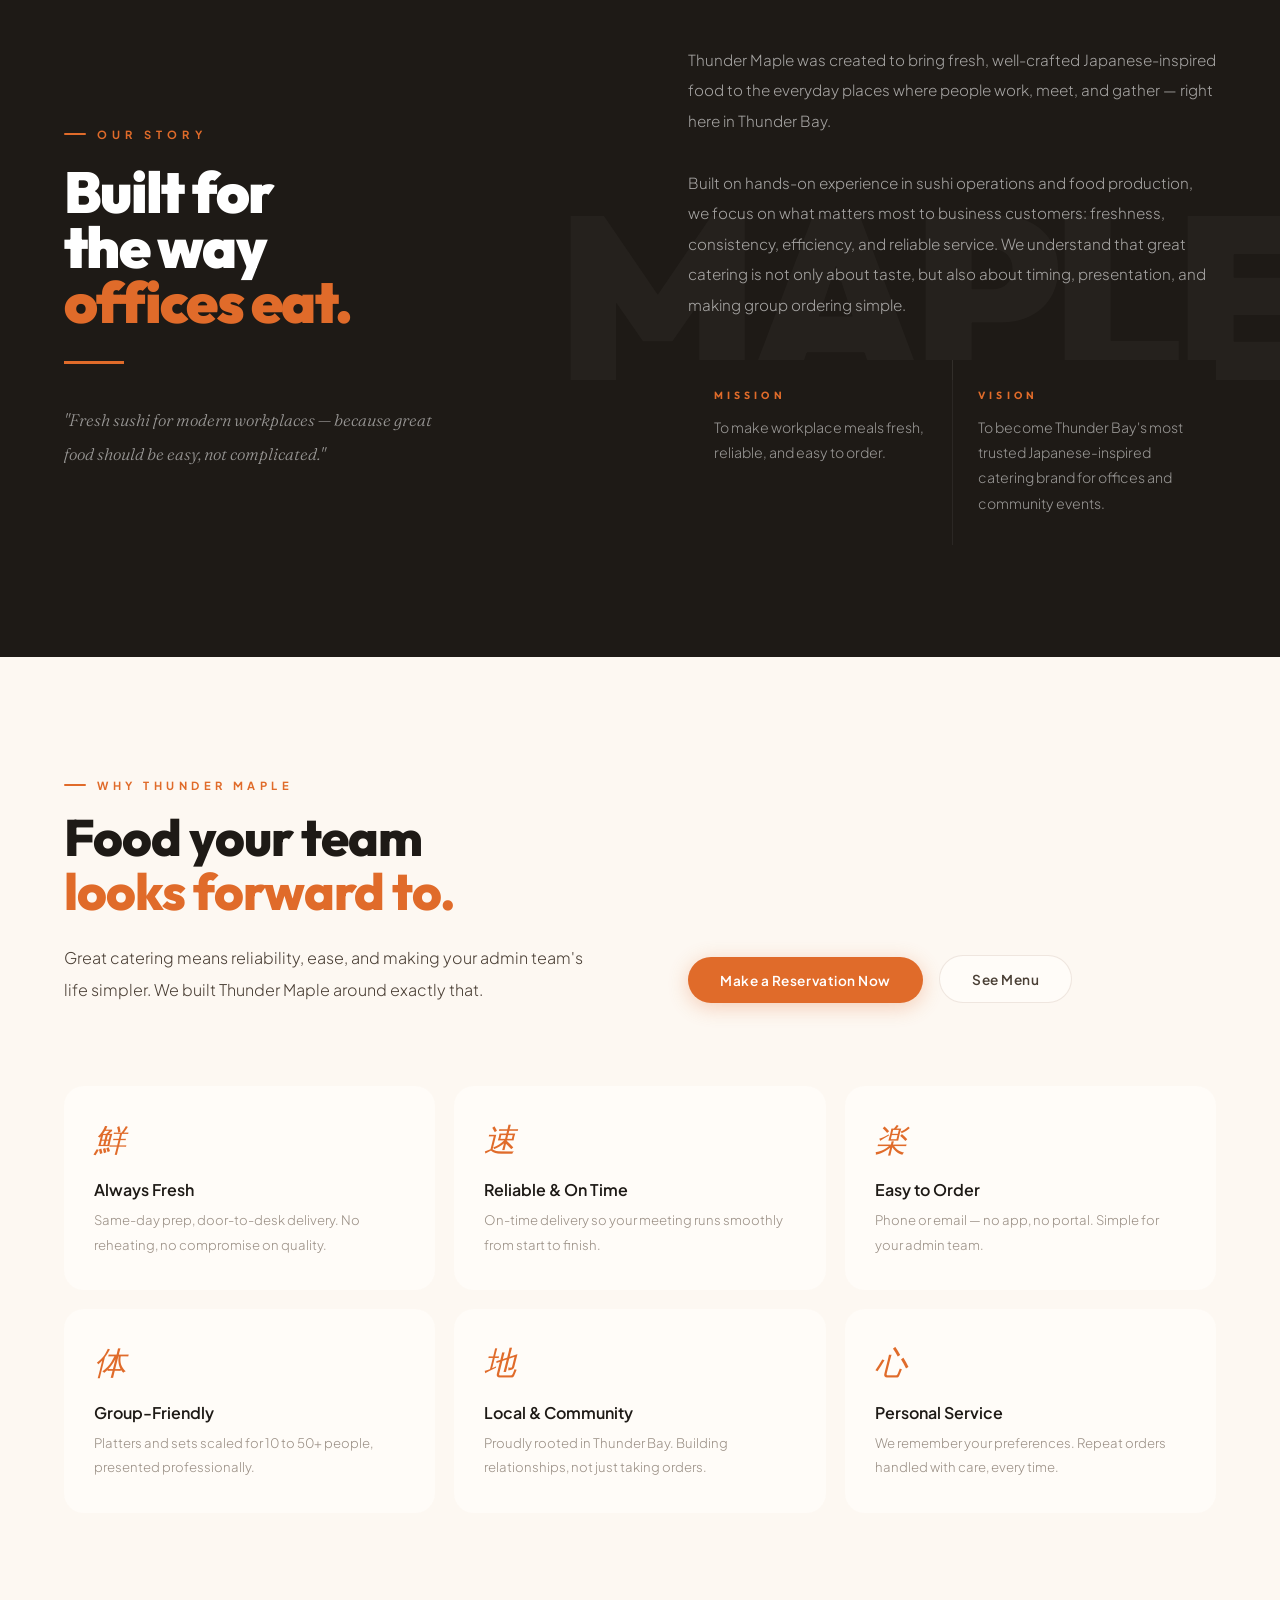
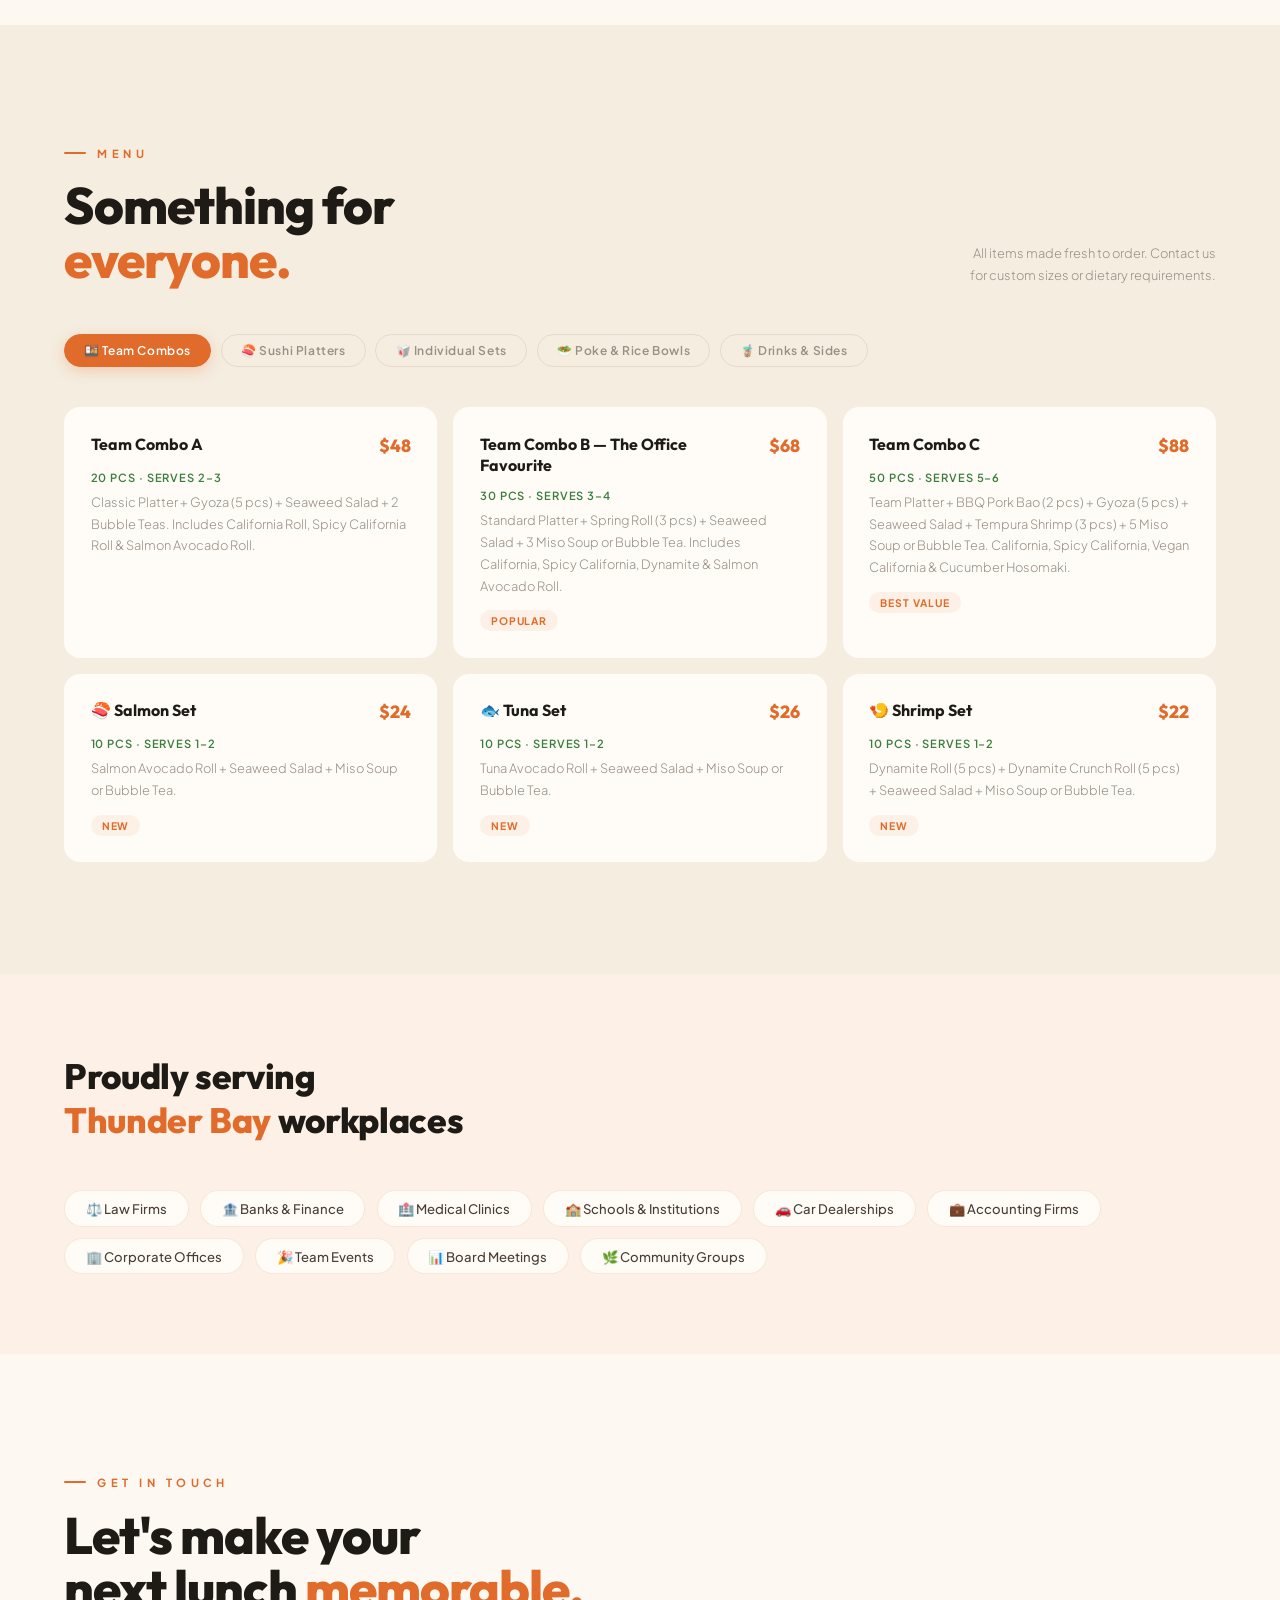
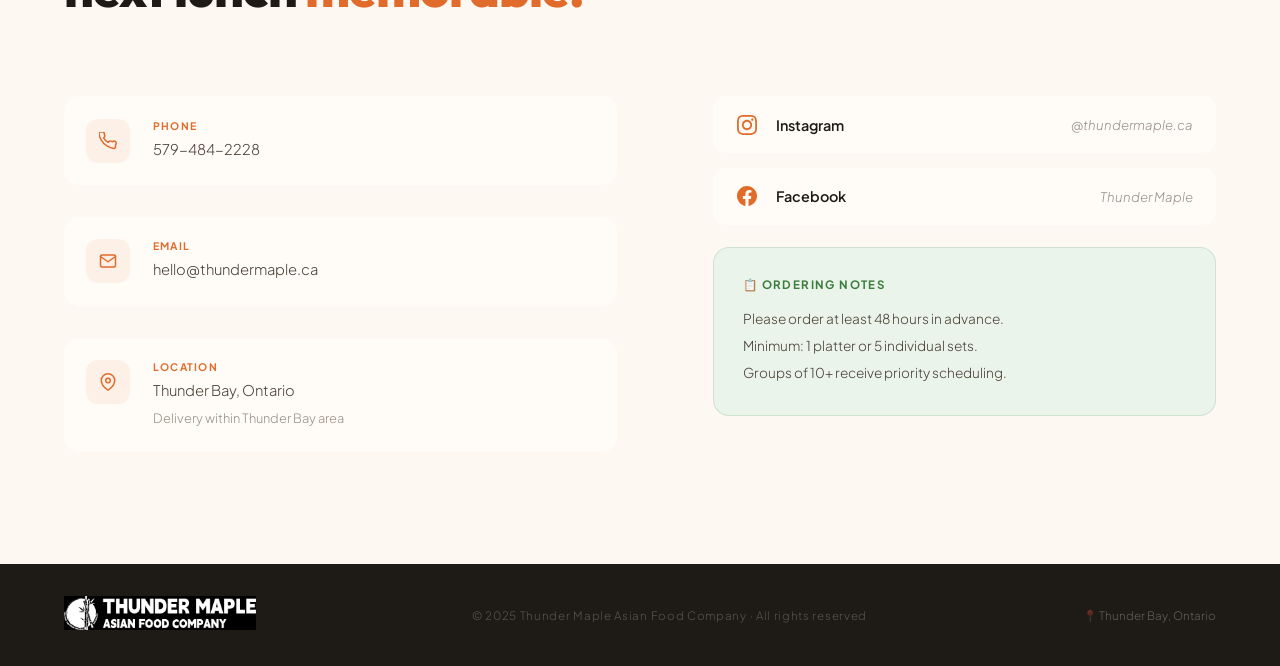
==== commit 5ba884d1: "update the CTA button text and link to the google form" ====
--- a/index.html
+++ b/index.html
@@ -4,6 +4,7 @@
 <meta charset="UTF-8">
 <meta name="viewport" content="width=device-width, initial-scale=1.0">
 <title>Thunder Maple · Fresh Sushi for Your Team</title>
+<link rel="icon" type="image/svg+xml" href="favicon.svg">
 <link rel="preconnect" href="https://fonts.googleapis.com">
 <link rel="preconnect" href="https://fonts.gstatic.com" crossorigin>
 <link href="https://fonts.googleapis.com/css2?family=Outfit:wght@400;600;700;800;900&family=Plus+Jakarta+Sans:wght@300;400;500;600&family=Fraunces:ital,opsz,wght@0,9..144,300;0,9..144,700;1,9..144,400&display=swap" rel="stylesheet">
@@ -168,7 +169,7 @@
     <h1 class="hero-h1"><span style="color:var(--ink);">Fresh,</span><br><span style="color:var(--ink-soft);-webkit-text-stroke:0;">Fast,</span><br><em>Delivered.</em></h1>
     <p class="hero-sub">Fresh Japanese-inspired sushi platters and office lunch sets, made to order and delivered on time — so you can focus on the meeting, not the meal.</p>
     <div class="hero-actions">
-      <a href="#contact" class="btn-main">Request a Quote</a>
+      <a href="https://forms.gle/oXAopZMe3knqqYp88" class="btn-main" target="_blank" rel="noopener noreferrer">Make a Reservation Now</a>
       <a href="#menu" class="btn-sec">Browse Menu</a>
     </div>
     <div class="hero-trust">
@@ -254,7 +255,7 @@
       <p class="why-desc">Great catering means reliability, ease, and making your admin team's life simpler. We built Thunder Maple around exactly that.</p>
     </div>
     <div class="why-cta reveal d2">
-      <a href="#contact" class="btn-main">Get a Quote</a>
+      <a href="https://forms.gle/oXAopZMe3knqqYp88" class="btn-main" target="_blank" rel="noopener noreferrer">Make a Reservation Now</a>
       <a href="#menu" class="btn-sec">See Menu</a>
     </div>
   </div>
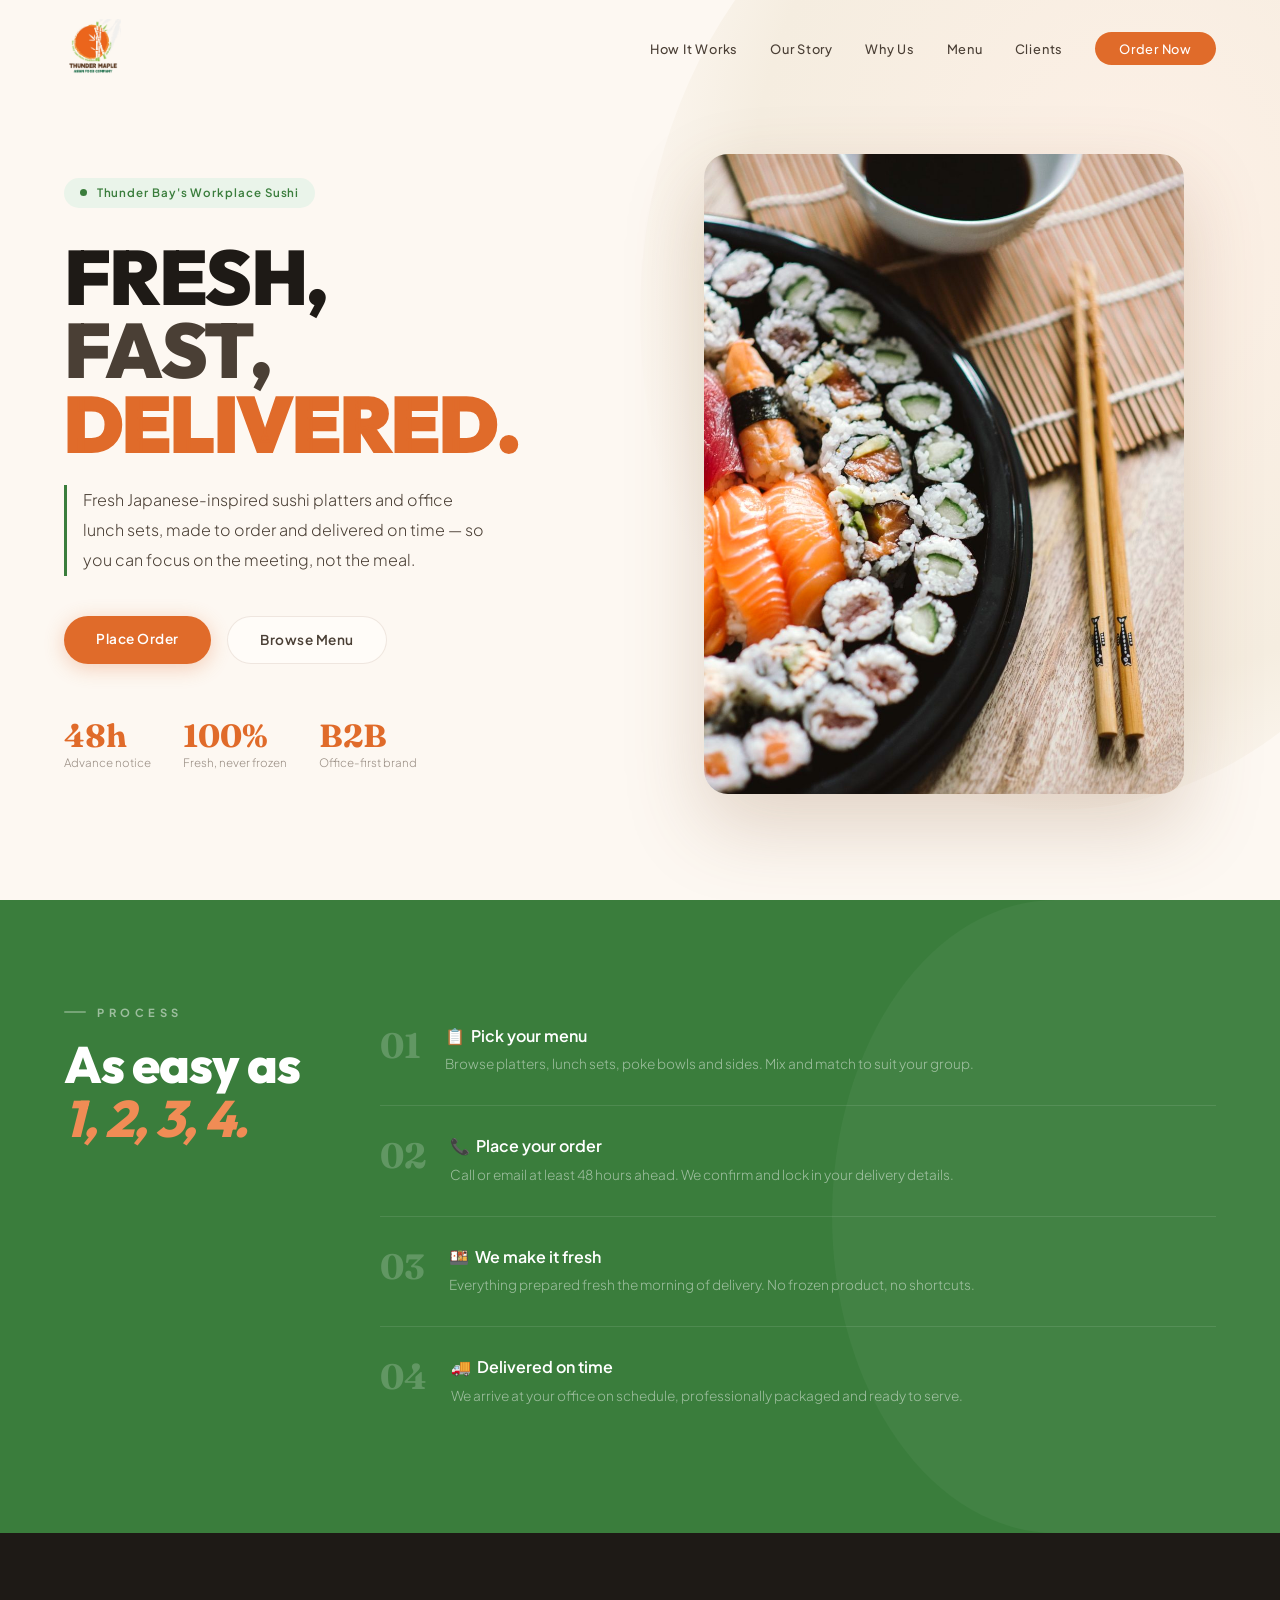
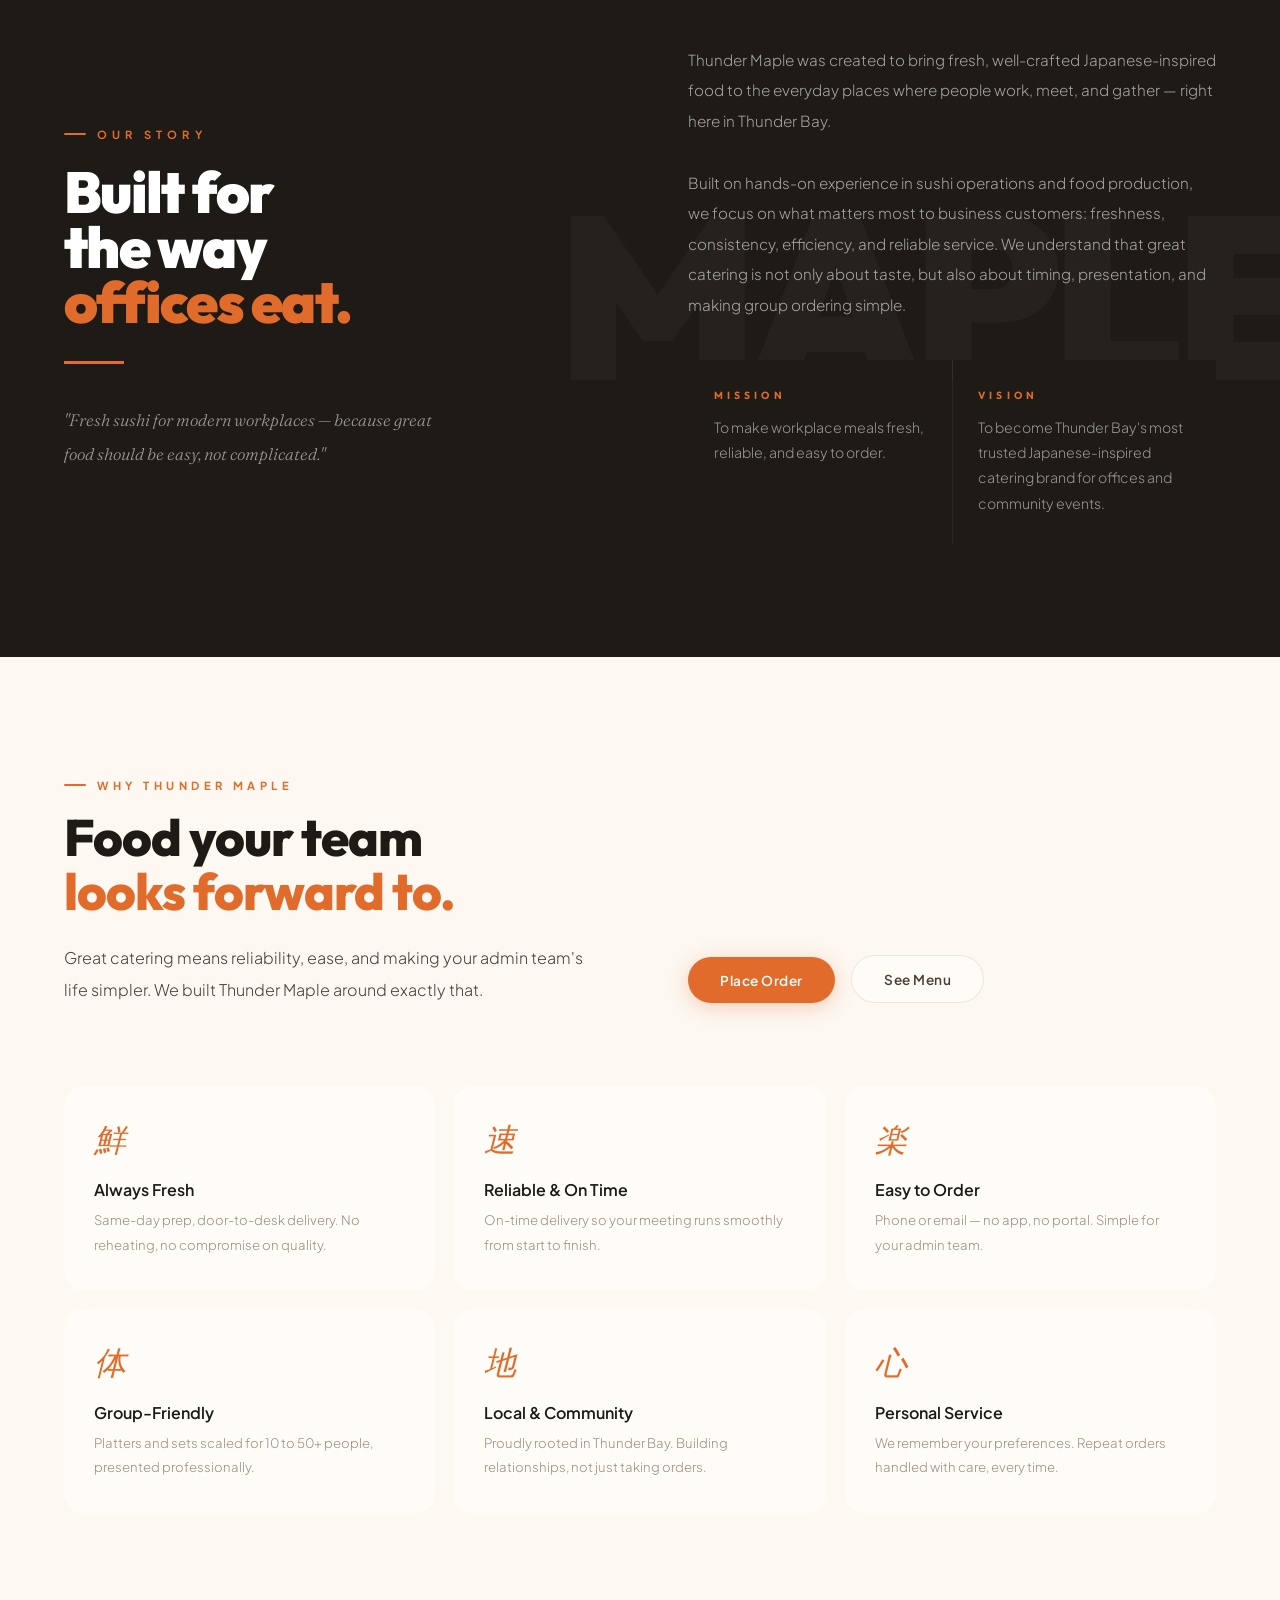
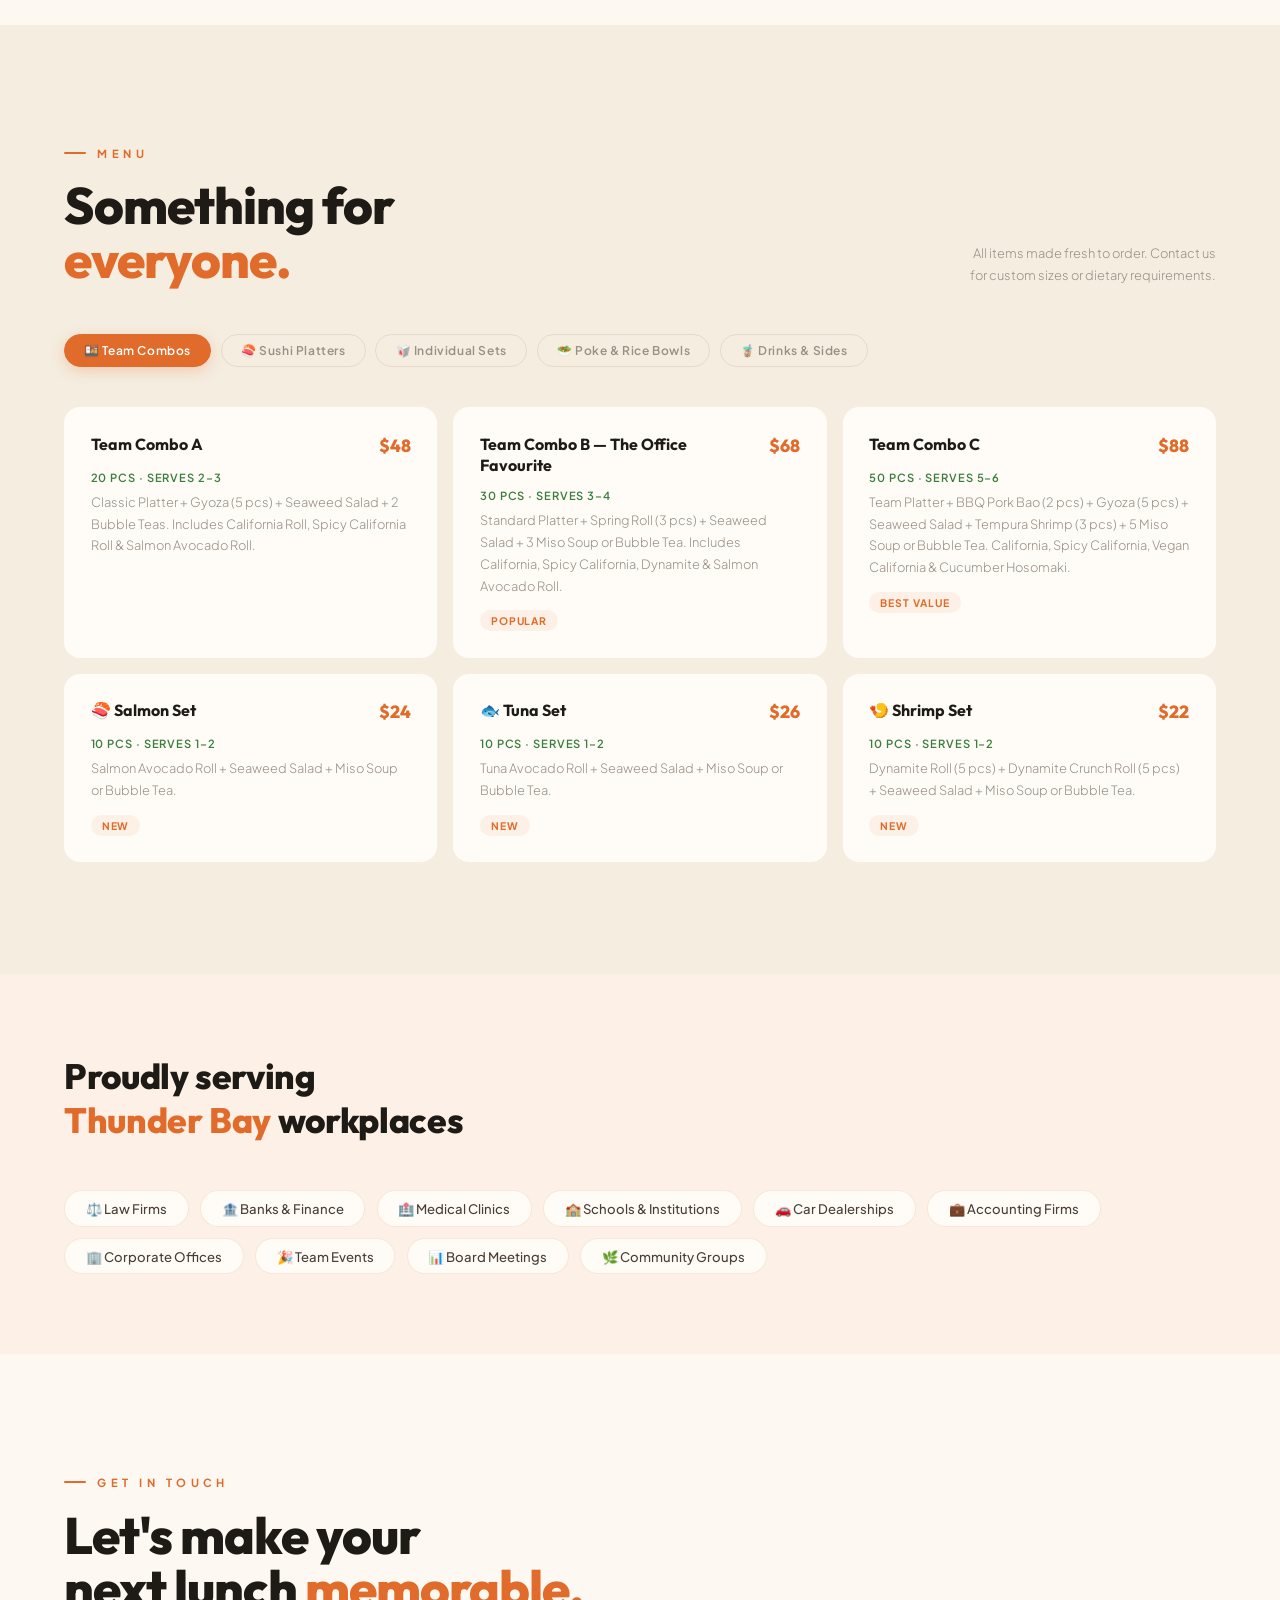
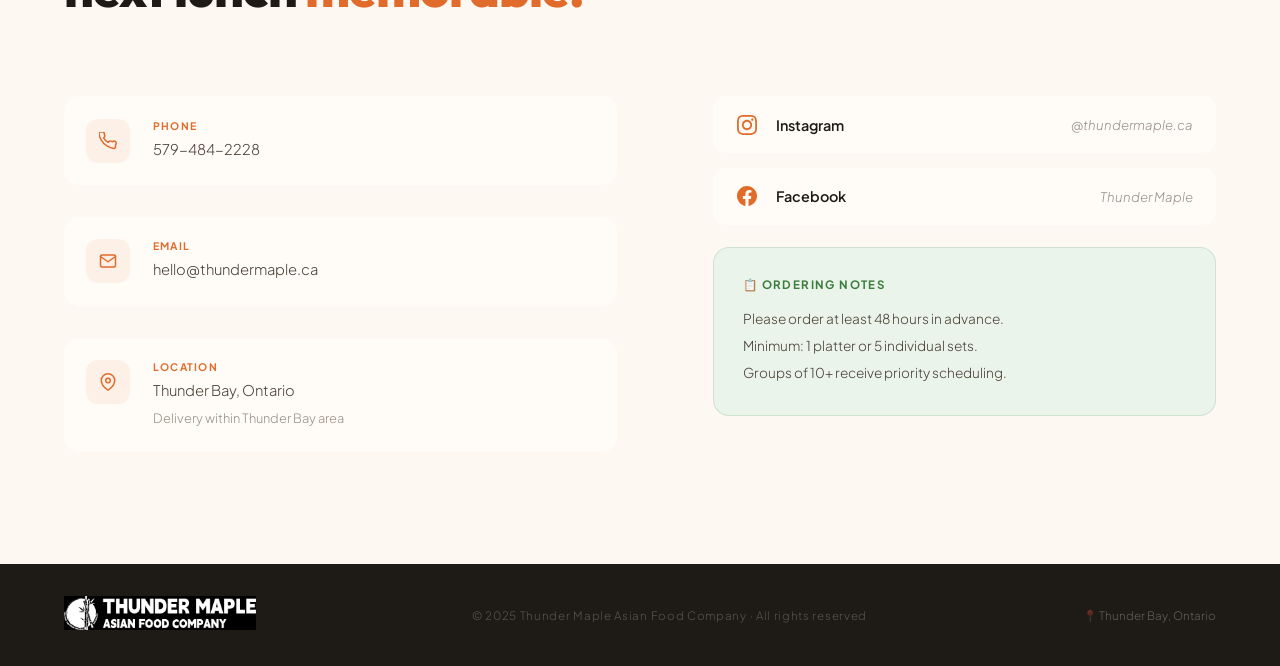
==== commit e35b812b: "Update the CTA button text to place order" ====
--- a/index.html
+++ b/index.html
@@ -169,7 +169,7 @@
     <h1 class="hero-h1"><span style="color:var(--ink);">Fresh,</span><br><span style="color:var(--ink-soft);-webkit-text-stroke:0;">Fast,</span><br><em>Delivered.</em></h1>
     <p class="hero-sub">Fresh Japanese-inspired sushi platters and office lunch sets, made to order and delivered on time — so you can focus on the meeting, not the meal.</p>
     <div class="hero-actions">
-      <a href="https://forms.gle/oXAopZMe3knqqYp88" class="btn-main" target="_blank" rel="noopener noreferrer">Make a Reservation Now</a>
+      <a href="https://forms.gle/oXAopZMe3knqqYp88" class="btn-main" target="_blank" rel="noopener noreferrer">Place Order</a>
       <a href="#menu" class="btn-sec">Browse Menu</a>
     </div>
     <div class="hero-trust">
@@ -255,7 +255,7 @@
       <p class="why-desc">Great catering means reliability, ease, and making your admin team's life simpler. We built Thunder Maple around exactly that.</p>
     </div>
     <div class="why-cta reveal d2">
-      <a href="https://forms.gle/oXAopZMe3knqqYp88" class="btn-main" target="_blank" rel="noopener noreferrer">Make a Reservation Now</a>
+      <a href="https://forms.gle/oXAopZMe3knqqYp88" class="btn-main" target="_blank" rel="noopener noreferrer">Place Order</a>
       <a href="#menu" class="btn-sec">See Menu</a>
     </div>
   </div>
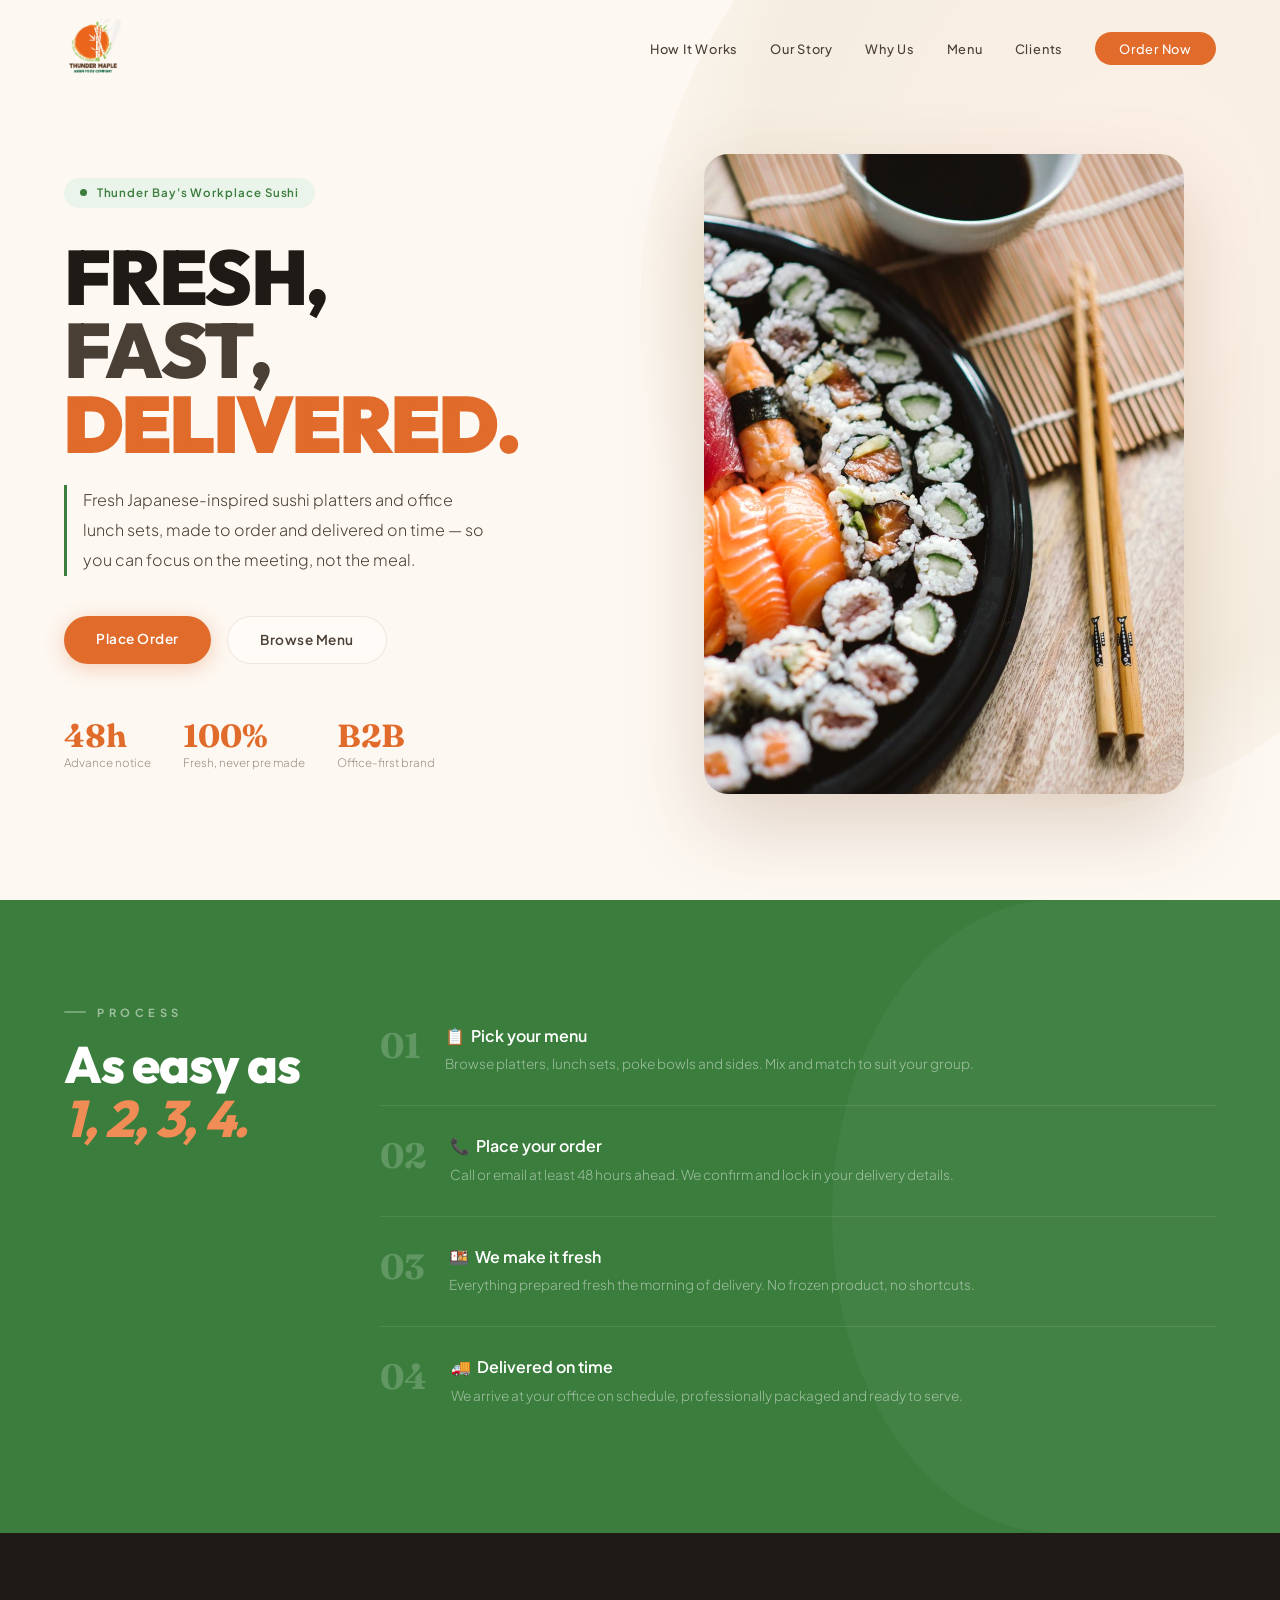
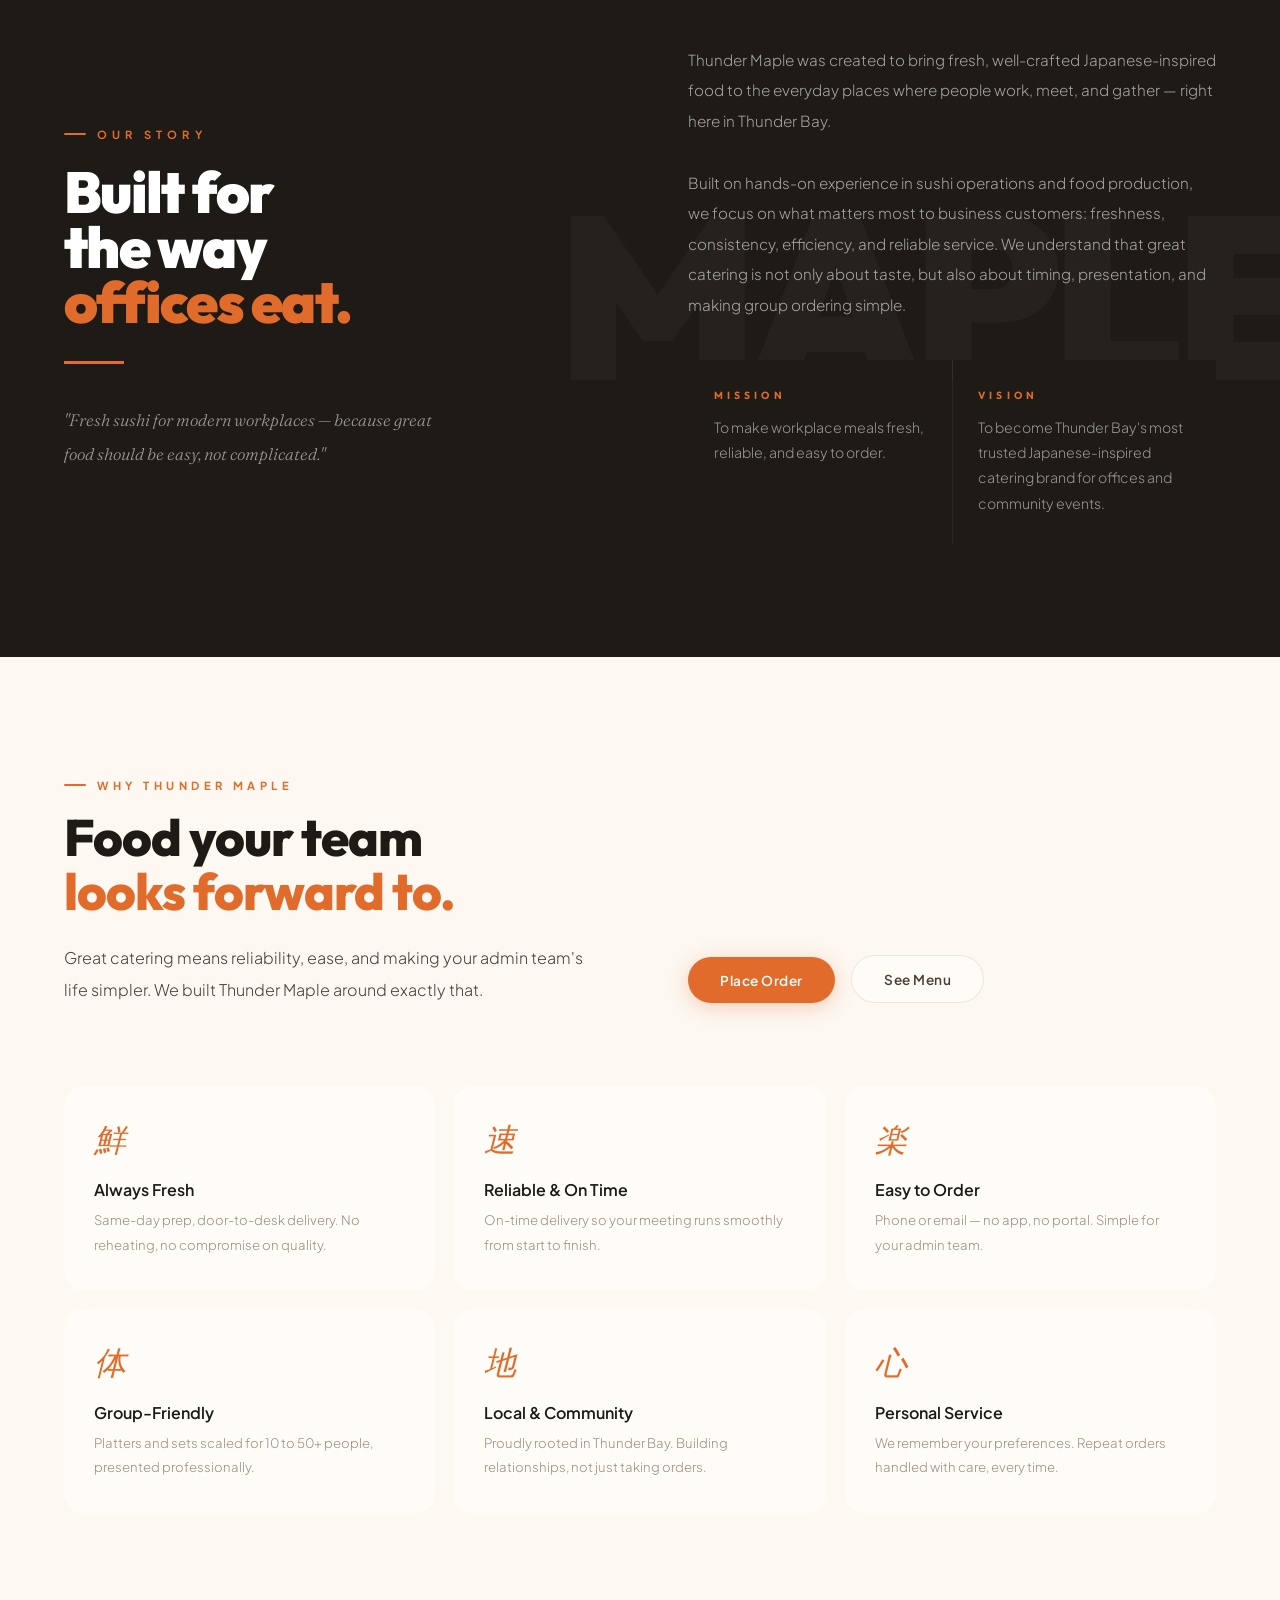
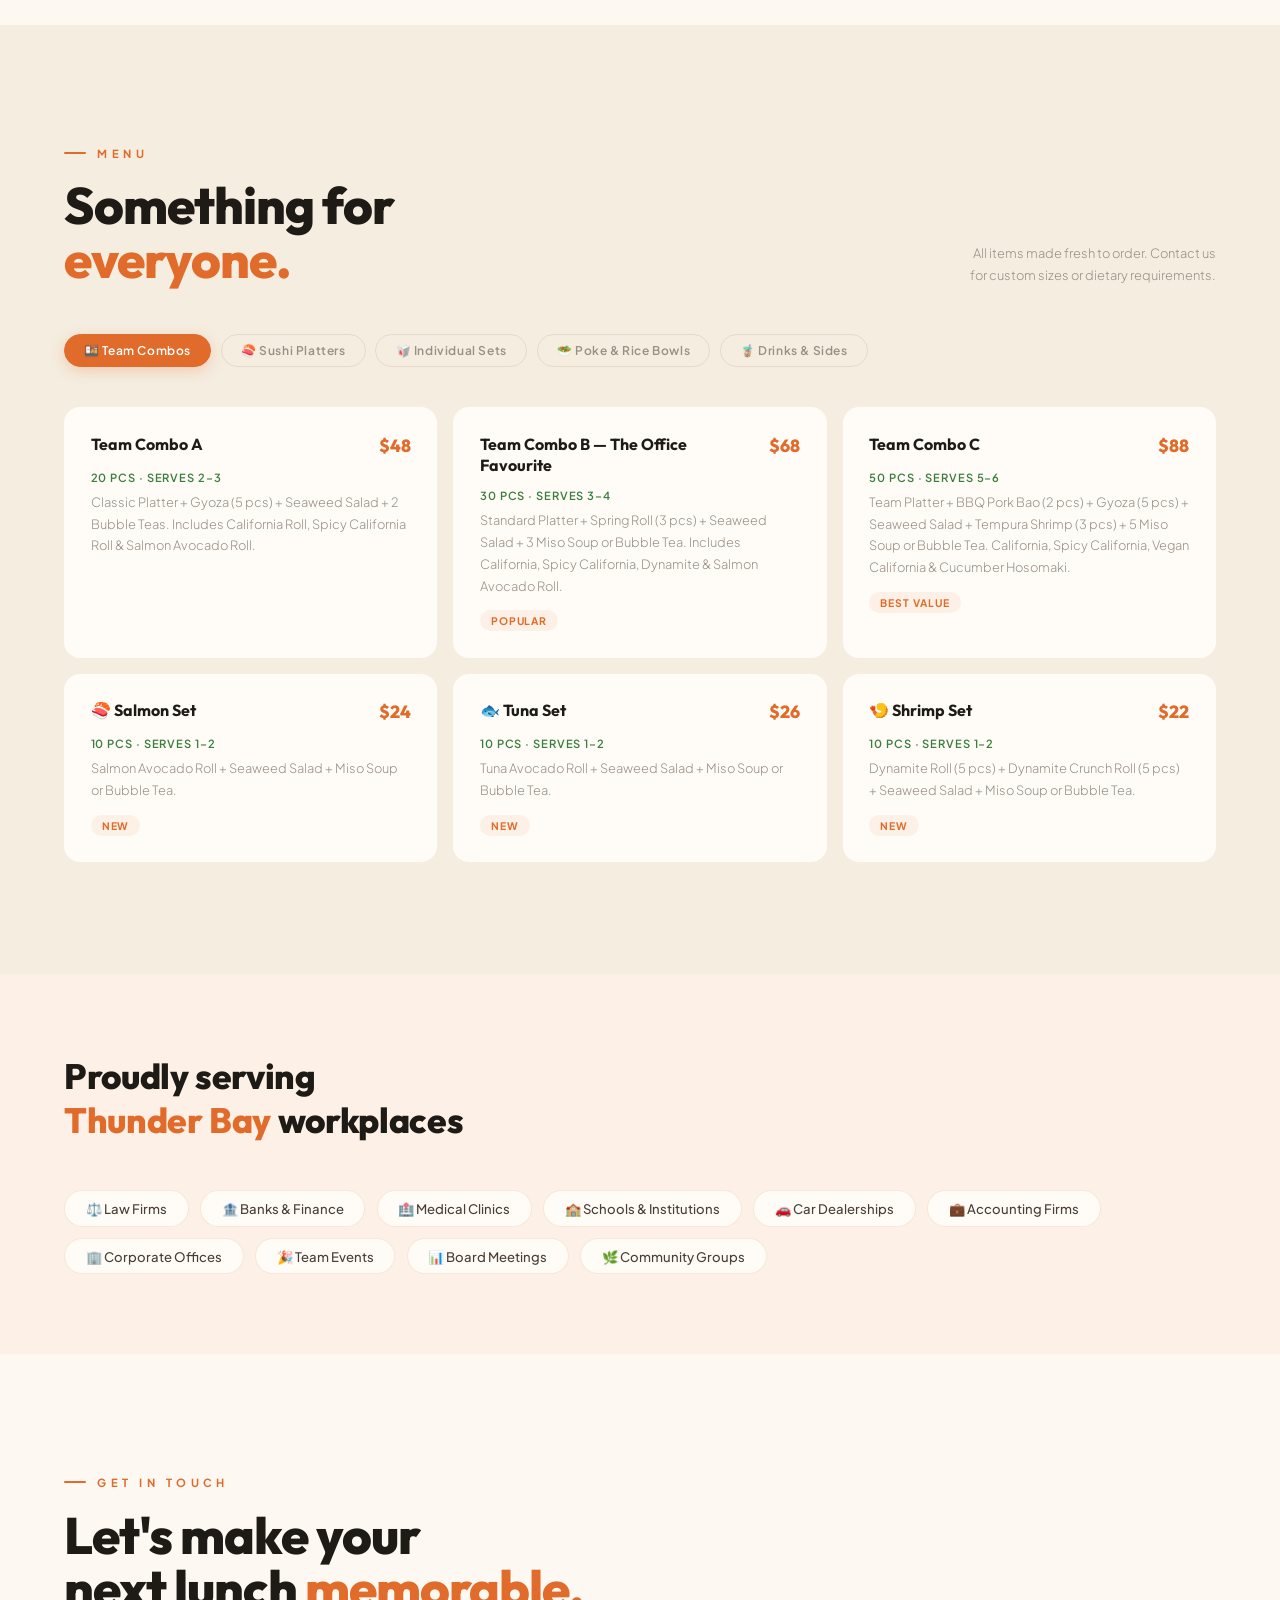
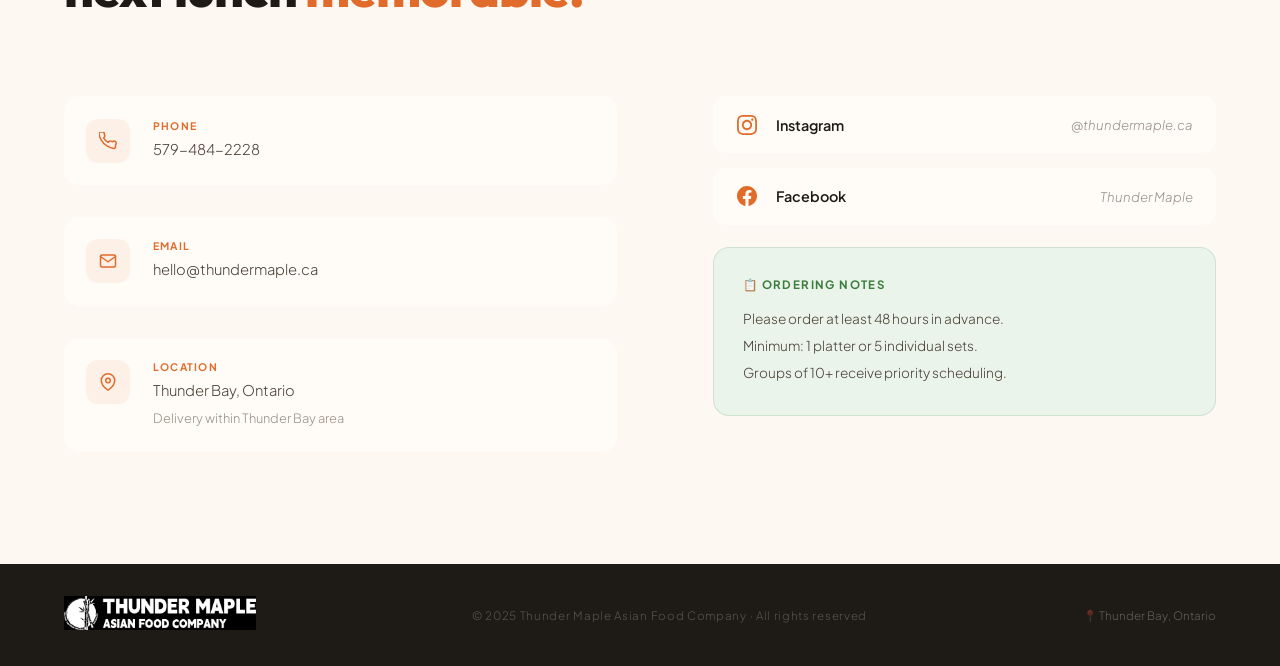
==== commit 9a918889: "change no frozen to no pre made Co-authored-by: Copilot <copilot@github.com>" ====
--- a/index.html
+++ b/index.html
@@ -174,7 +174,7 @@
     </div>
     <div class="hero-trust">
       <div class="trust-item"><span class="trust-num">48h</span><span class="trust-label">Advance notice</span></div>
-      <div class="trust-item"><span class="trust-num">100%</span><span class="trust-label">Fresh, never frozen</span></div>
+      <div class="trust-item"><span class="trust-num">100%</span><span class="trust-label">Fresh, never pre made</span></div>
       <div class="trust-item"><span class="trust-num">B2B</span><span class="trust-label">Office-first brand</span></div>
     </div>
   </div>
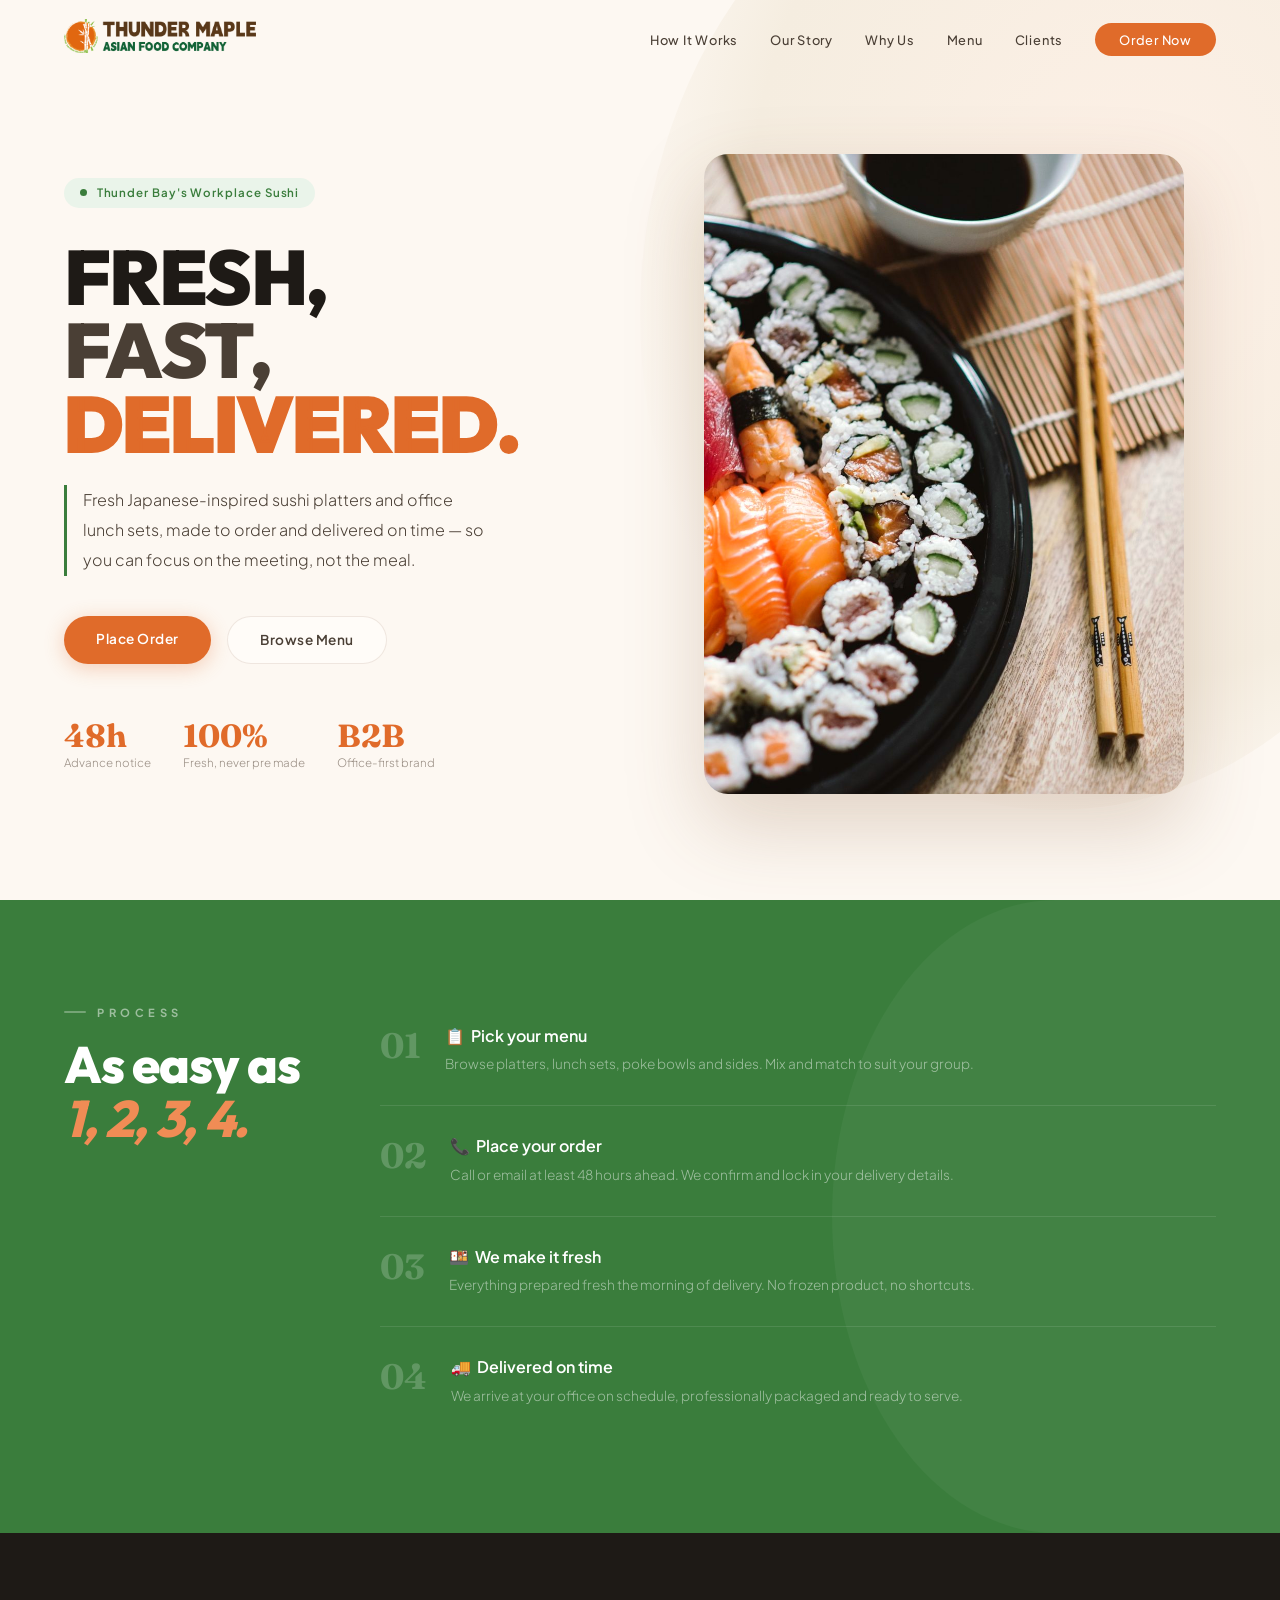
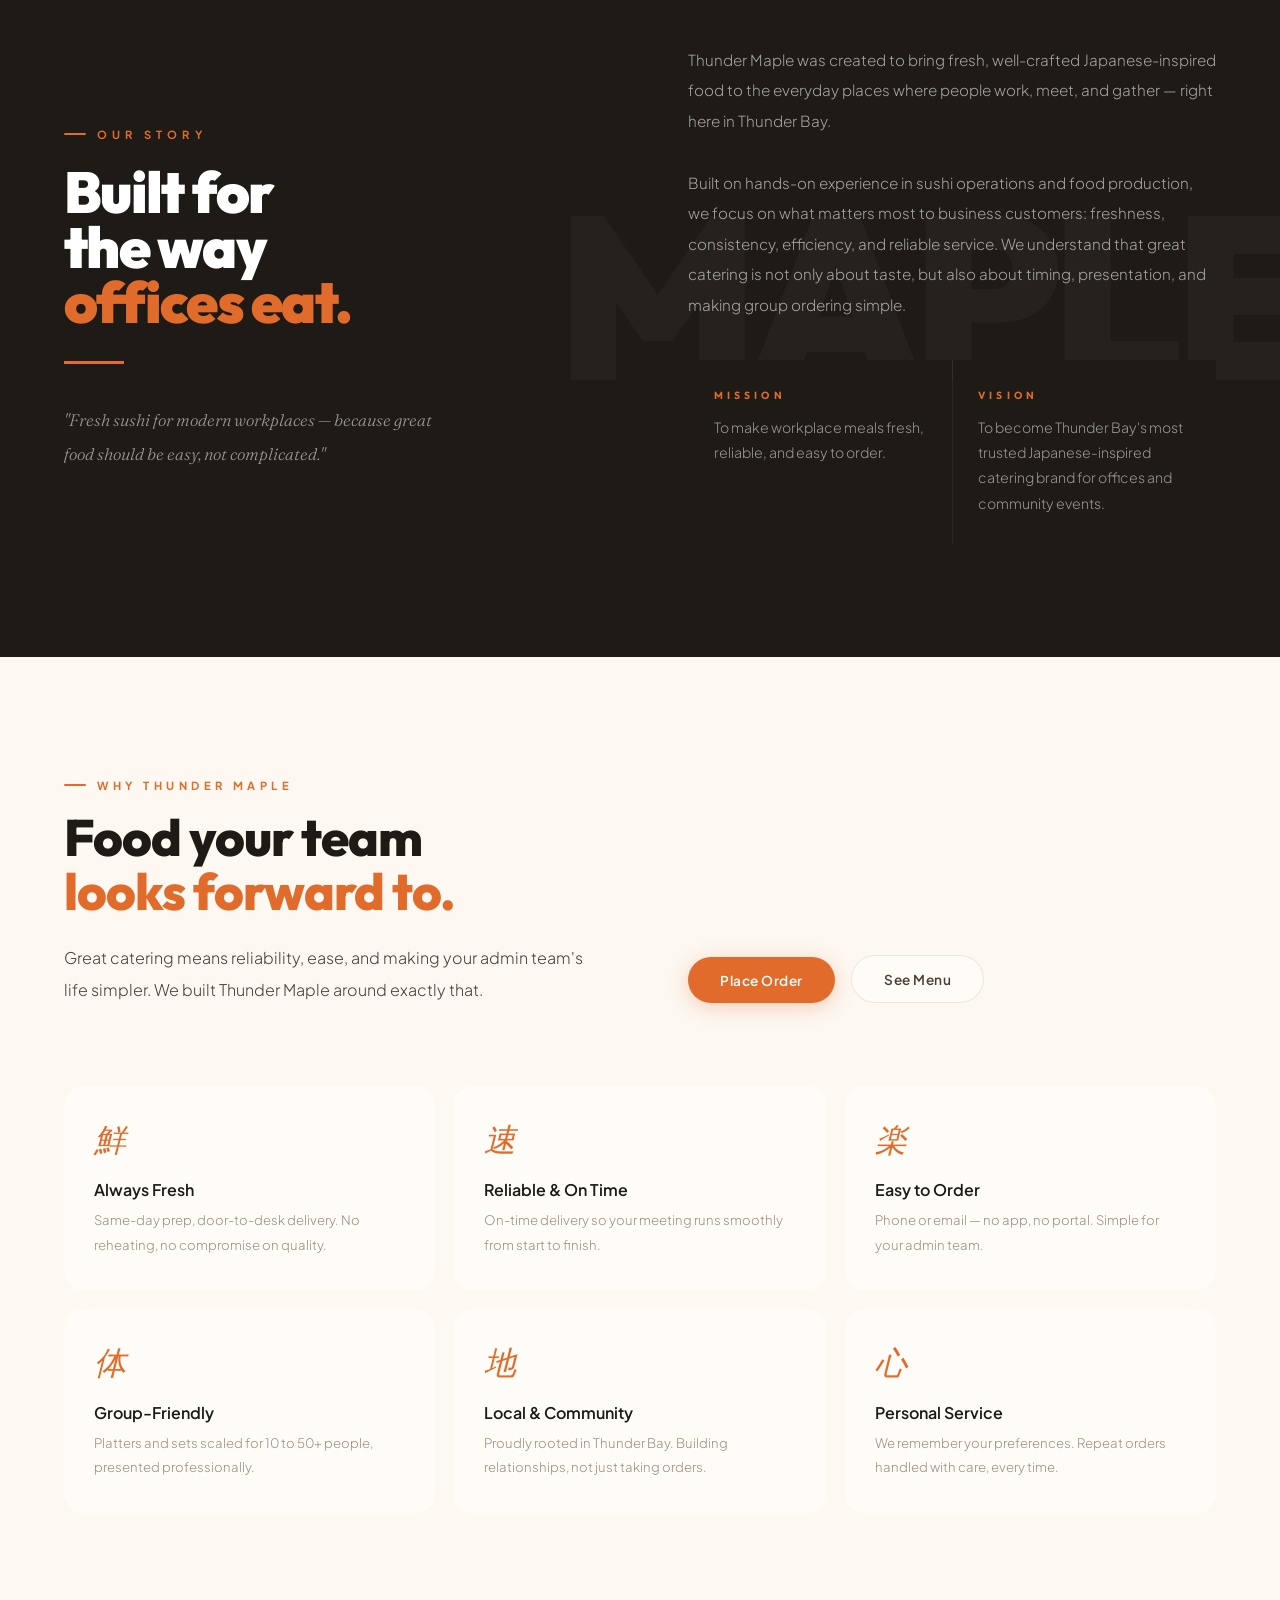
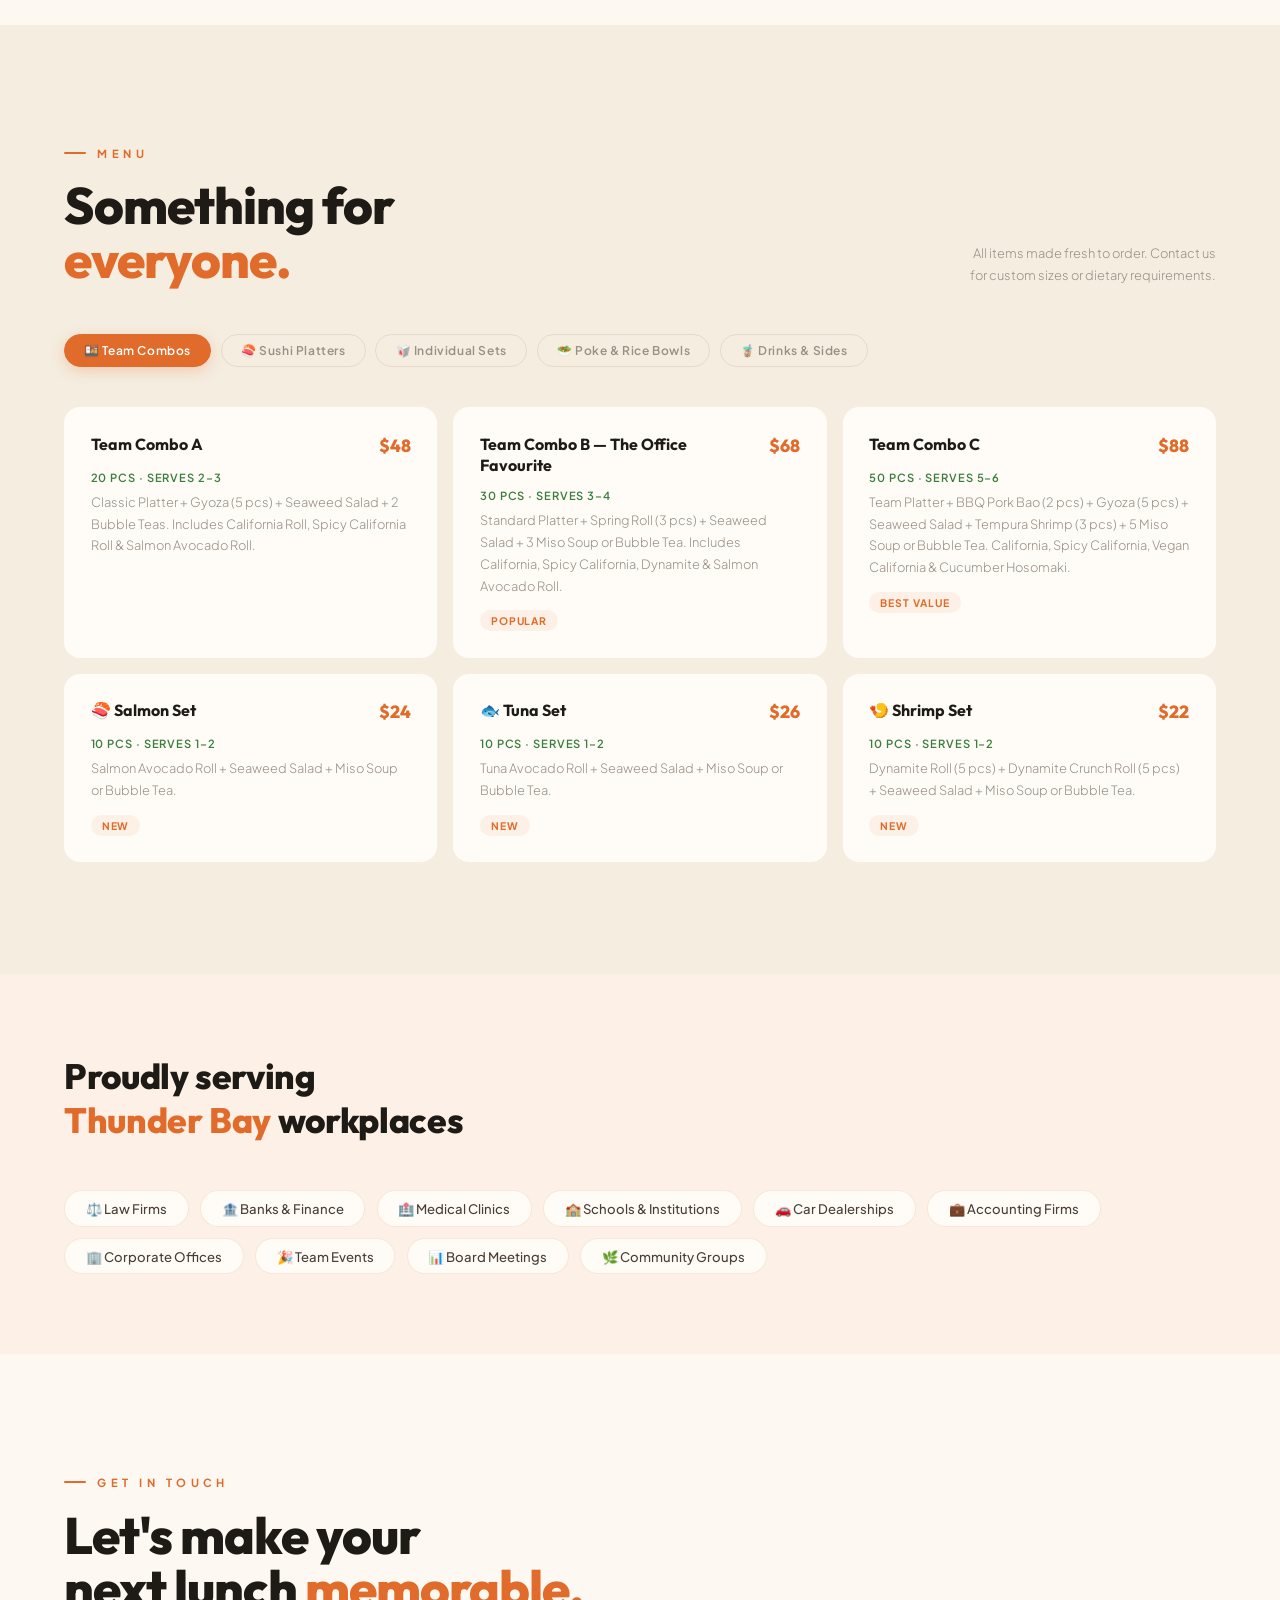
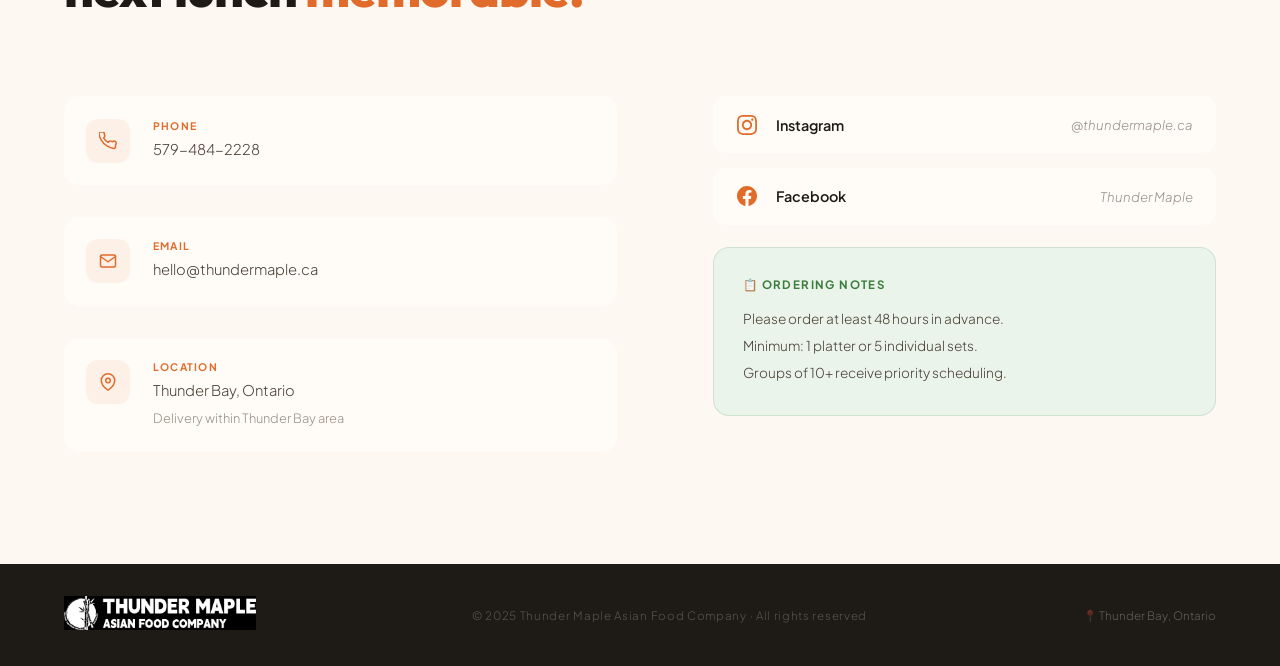
==== commit 955d416a: "small changes Co-authored-by: Copilot <copilot@github.com>" ====
--- a/index.html
+++ b/index.html
@@ -153,13 +153,13 @@
 </head>
 <body>
 <div class="sbar" id="sbar"></div>
-<nav id="nav"><a href="#hero"><img src="[data-uri]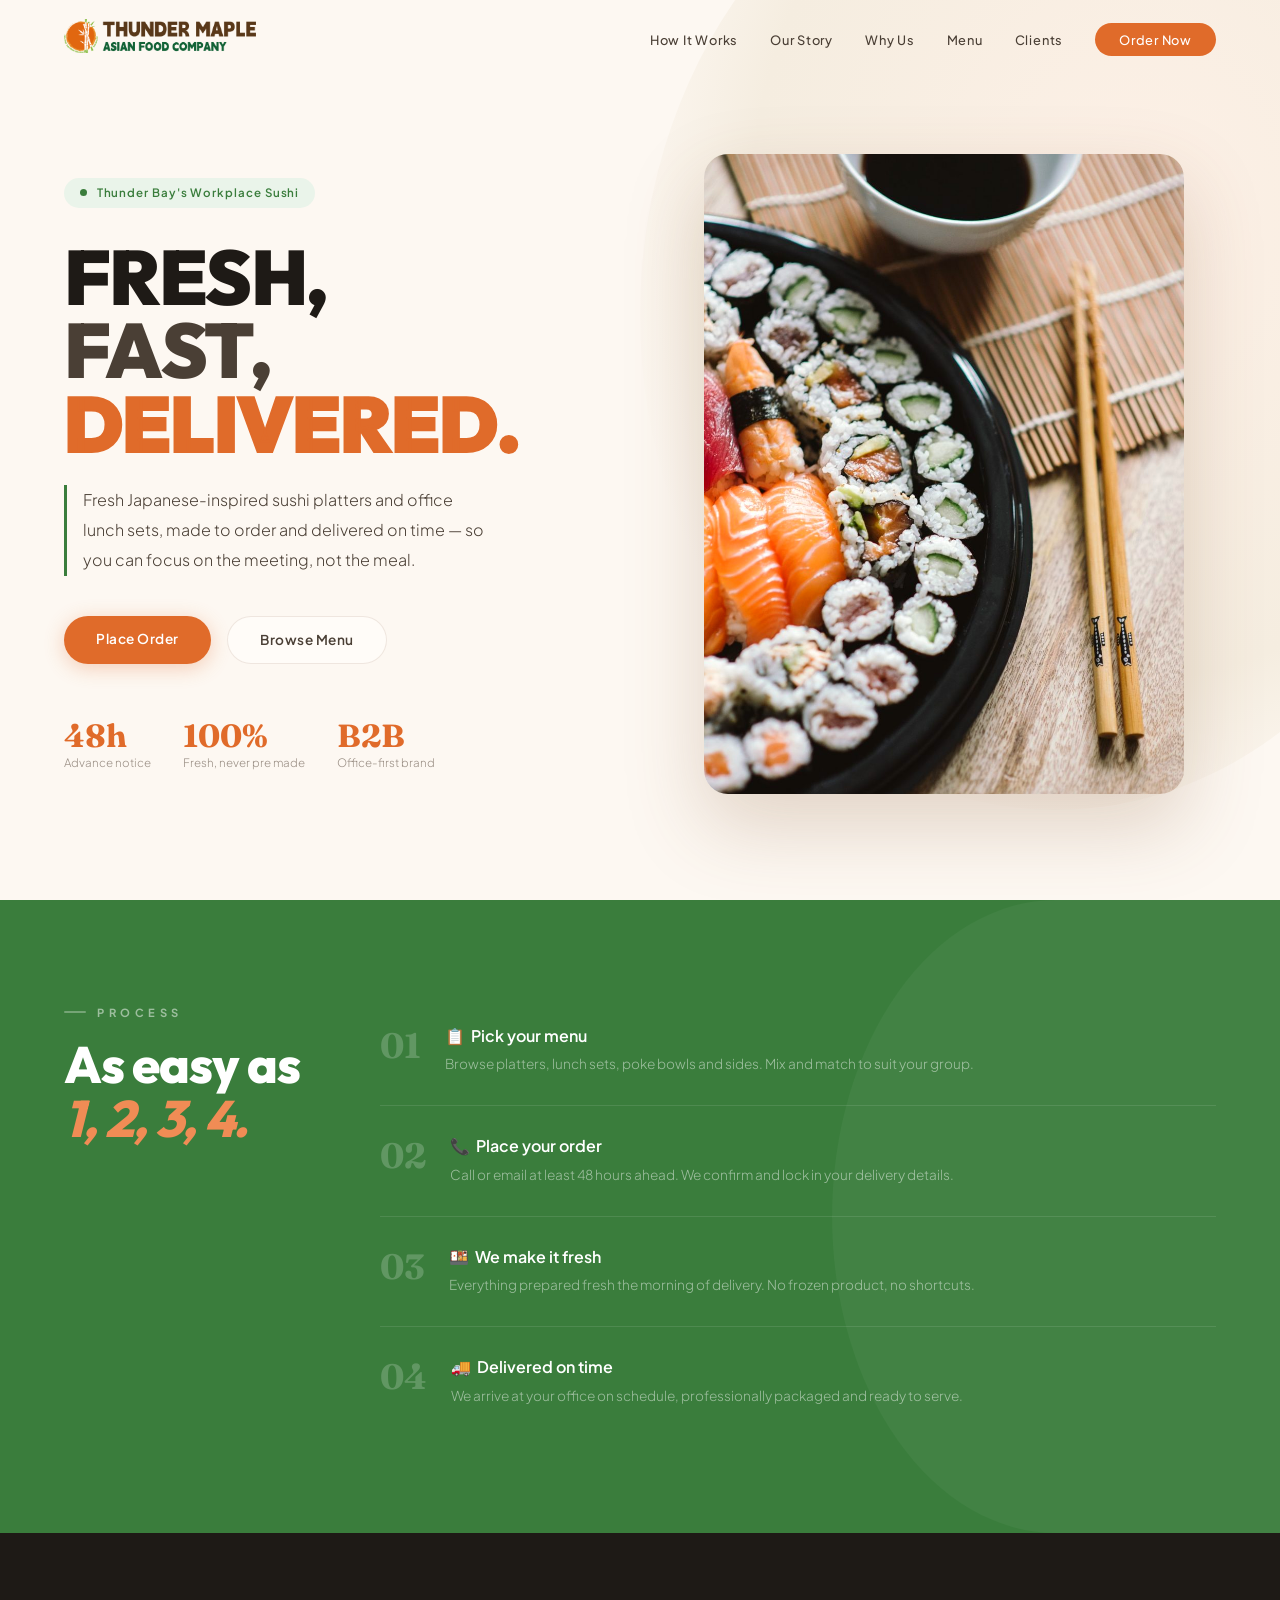
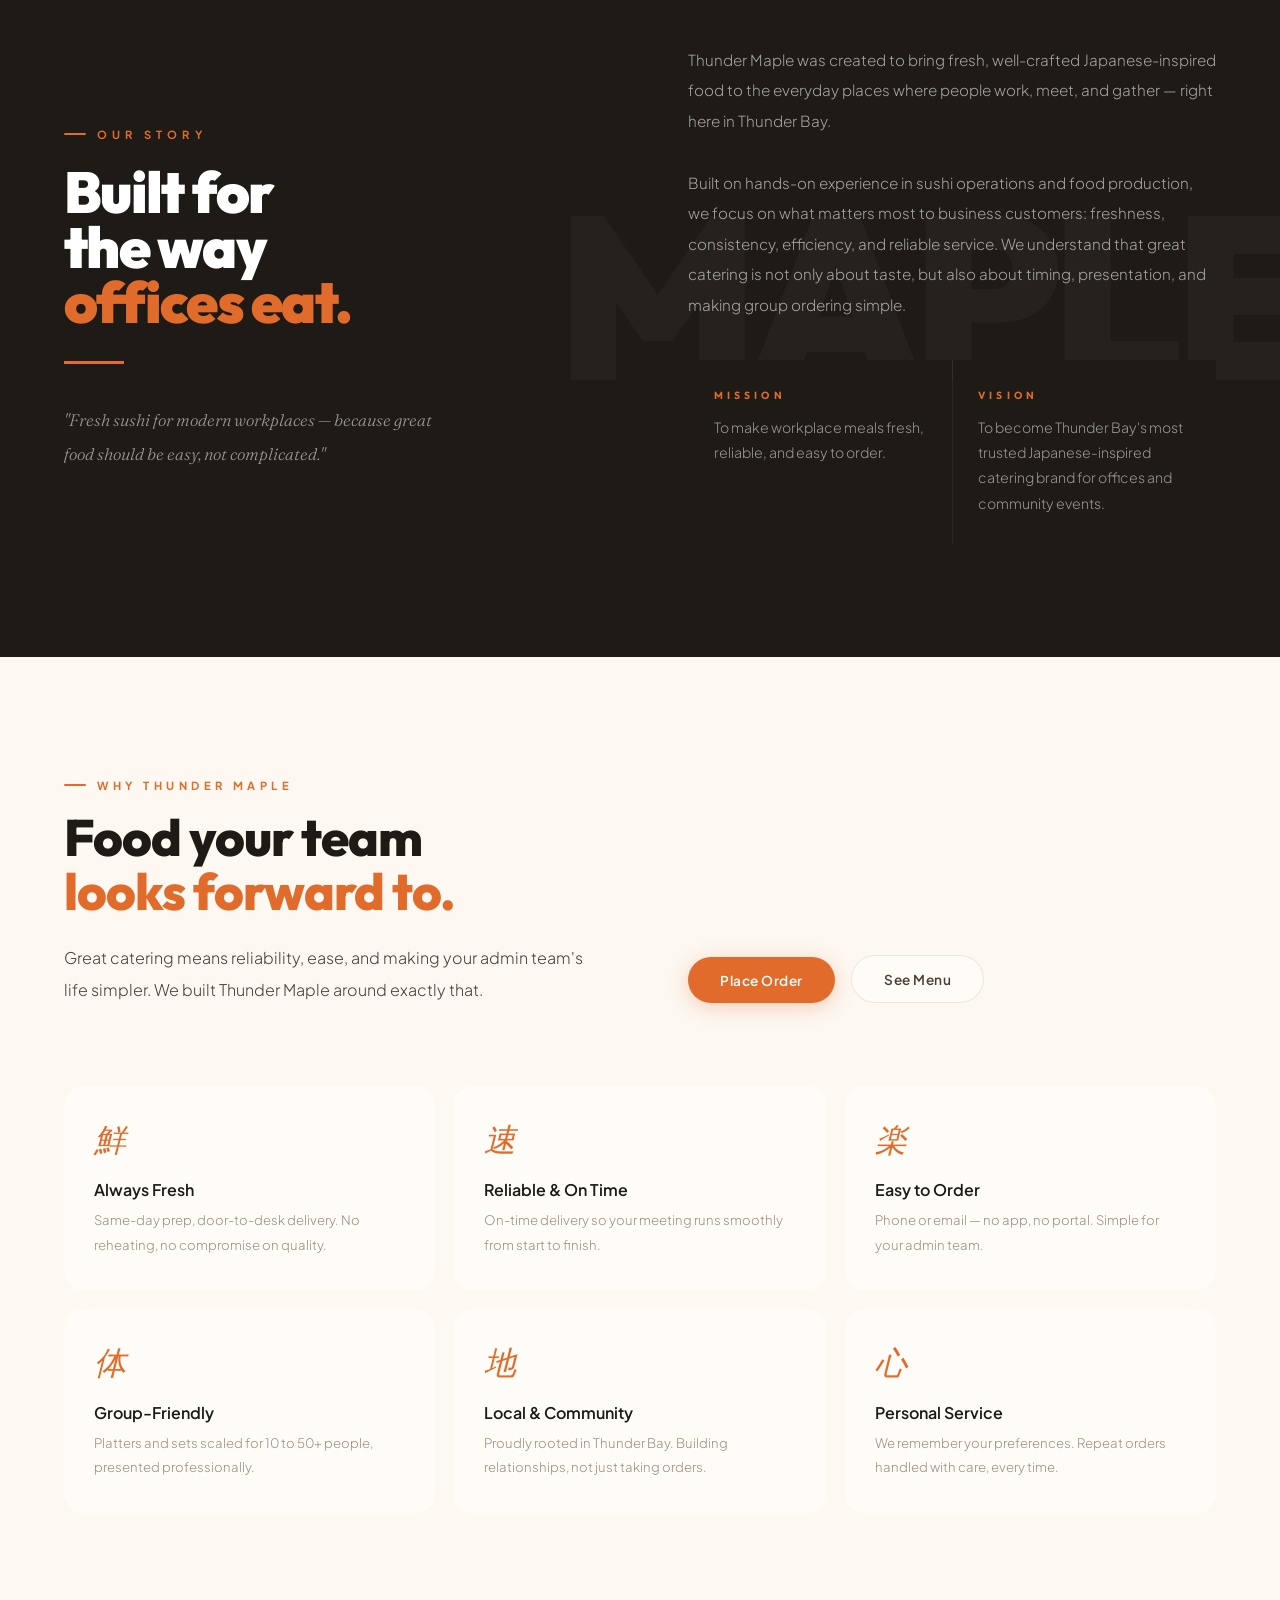
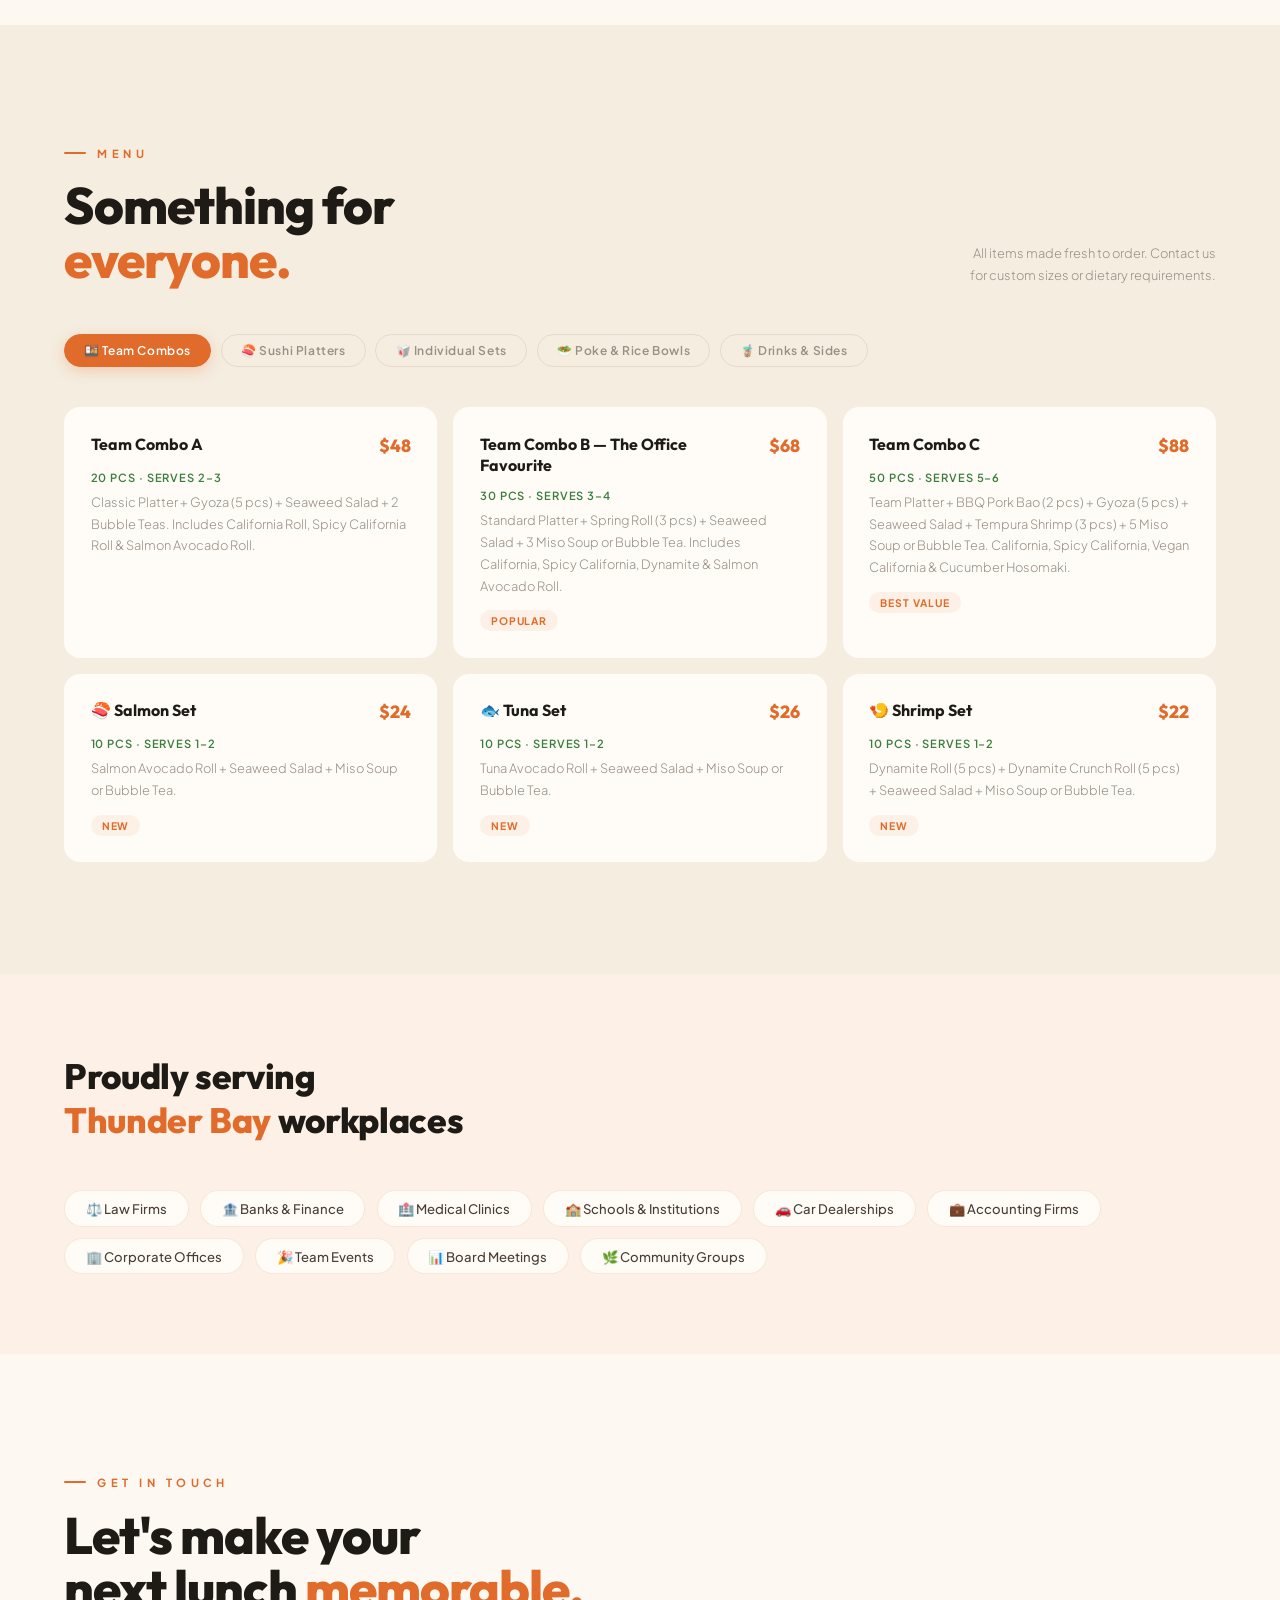
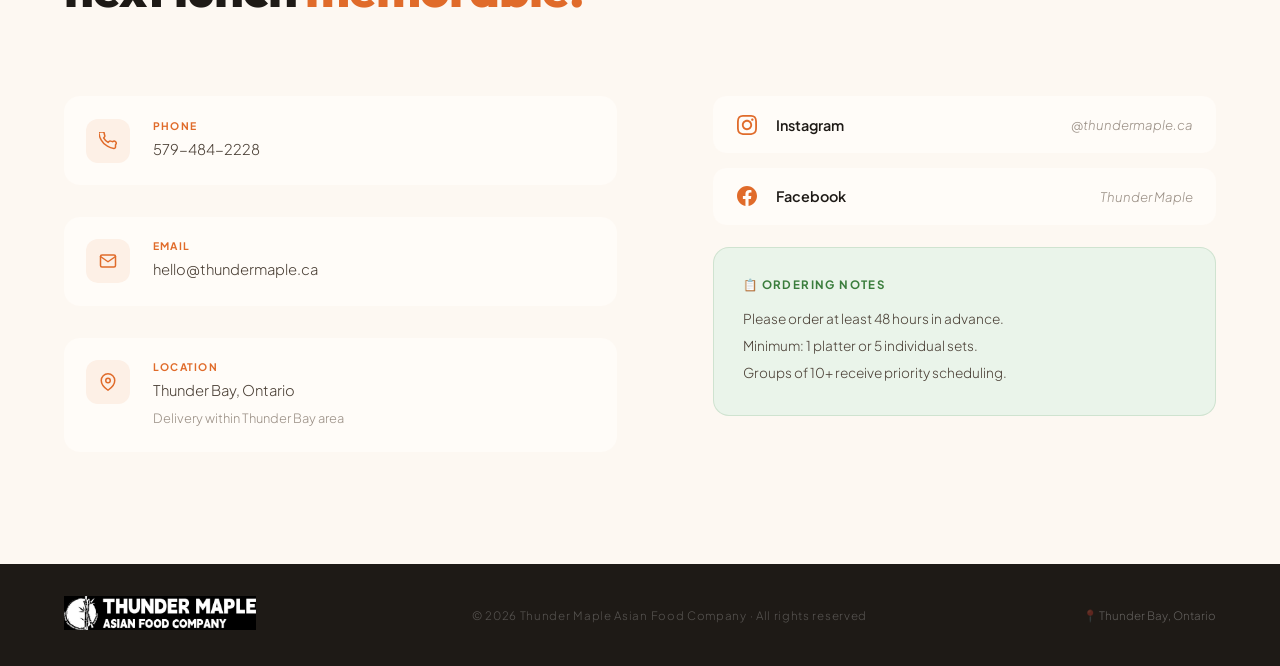
==== commit 0d7e7121: "update order system and index page" ====
--- a/index.html
+++ b/index.html
@@ -355,7 +355,7 @@
   </div>
 </section>
 <footer><div><img src="[data-uri]" alt="Thunder Maple" style="height:34px;width:auto;"></div>
-  <div class="footer-copy">© 2025 Thunder Maple Asian Food Company · All rights reserved</div>
+  <div class="footer-copy">© 2026 Thunder Maple Asian Food Company · All rights reserved</div>
   <div class="footer-loc">📍 Thunder Bay, Ontario</div>
 </footer>
 
